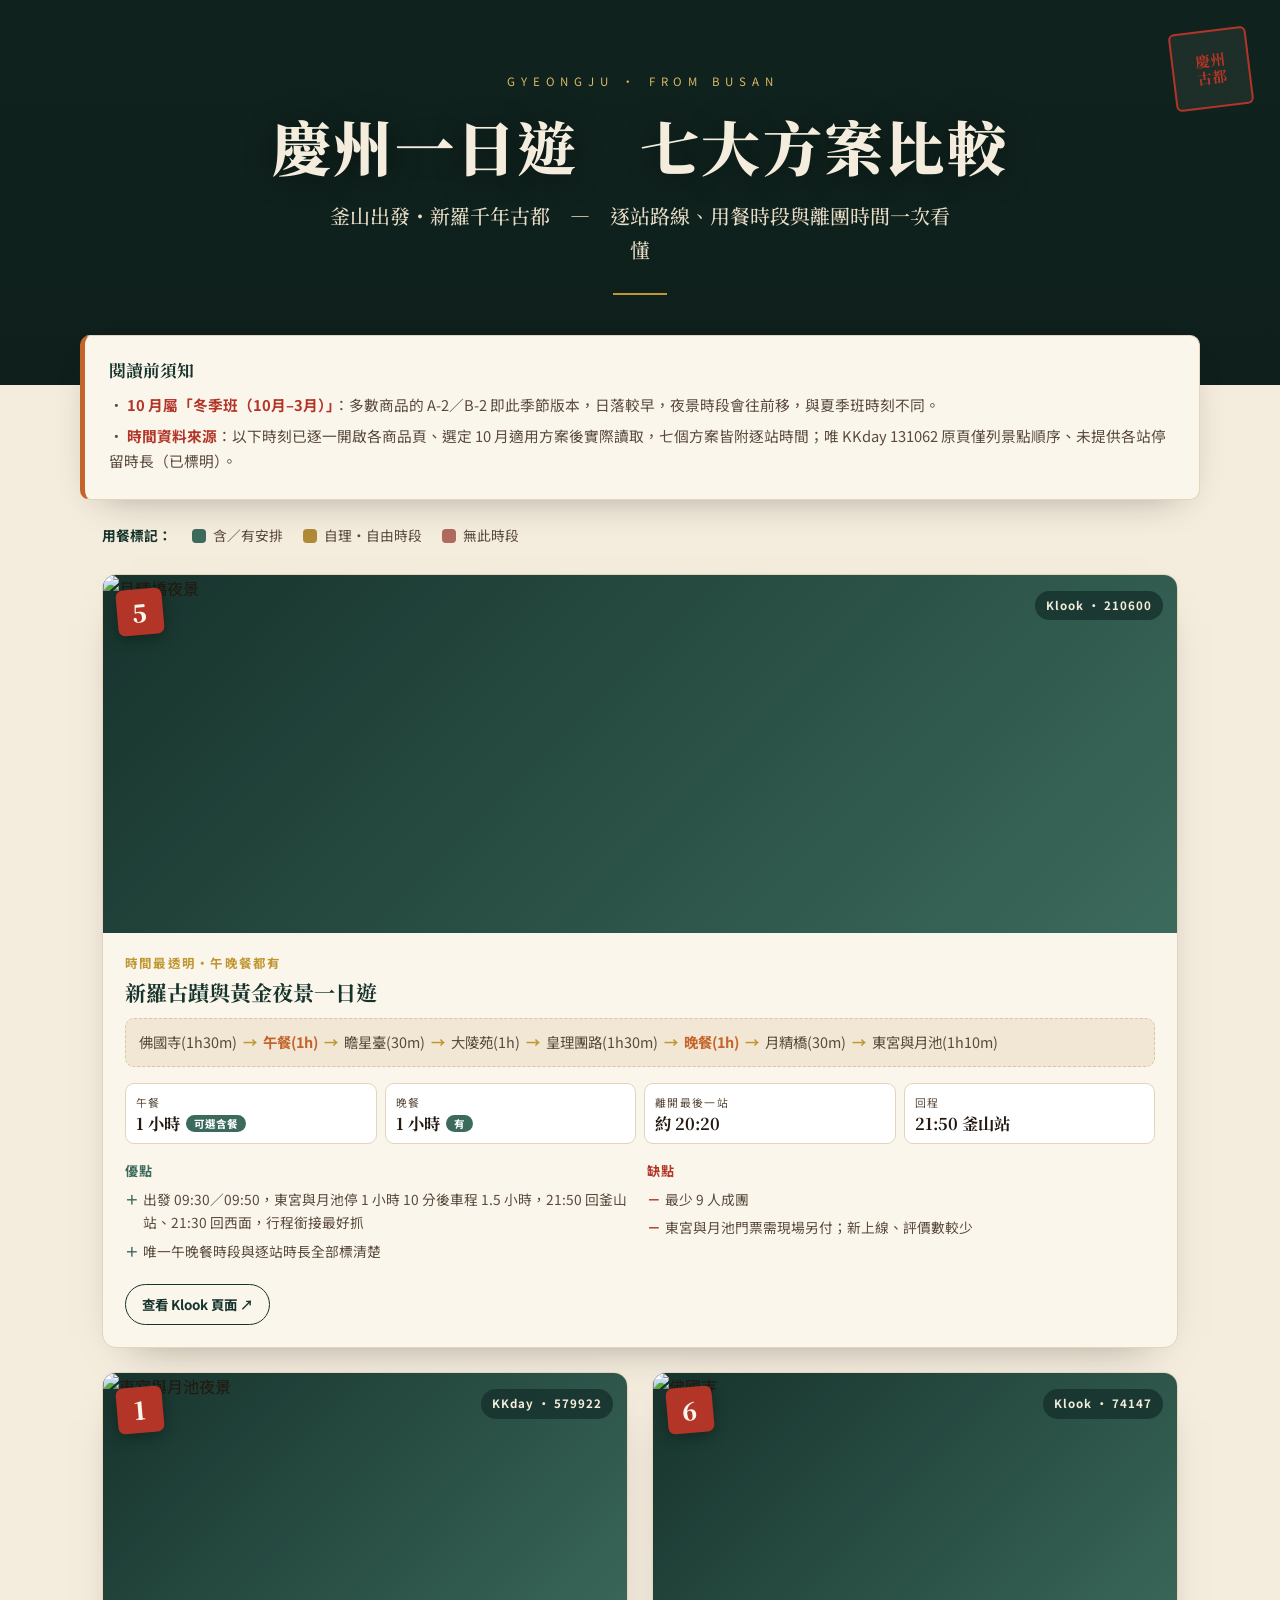
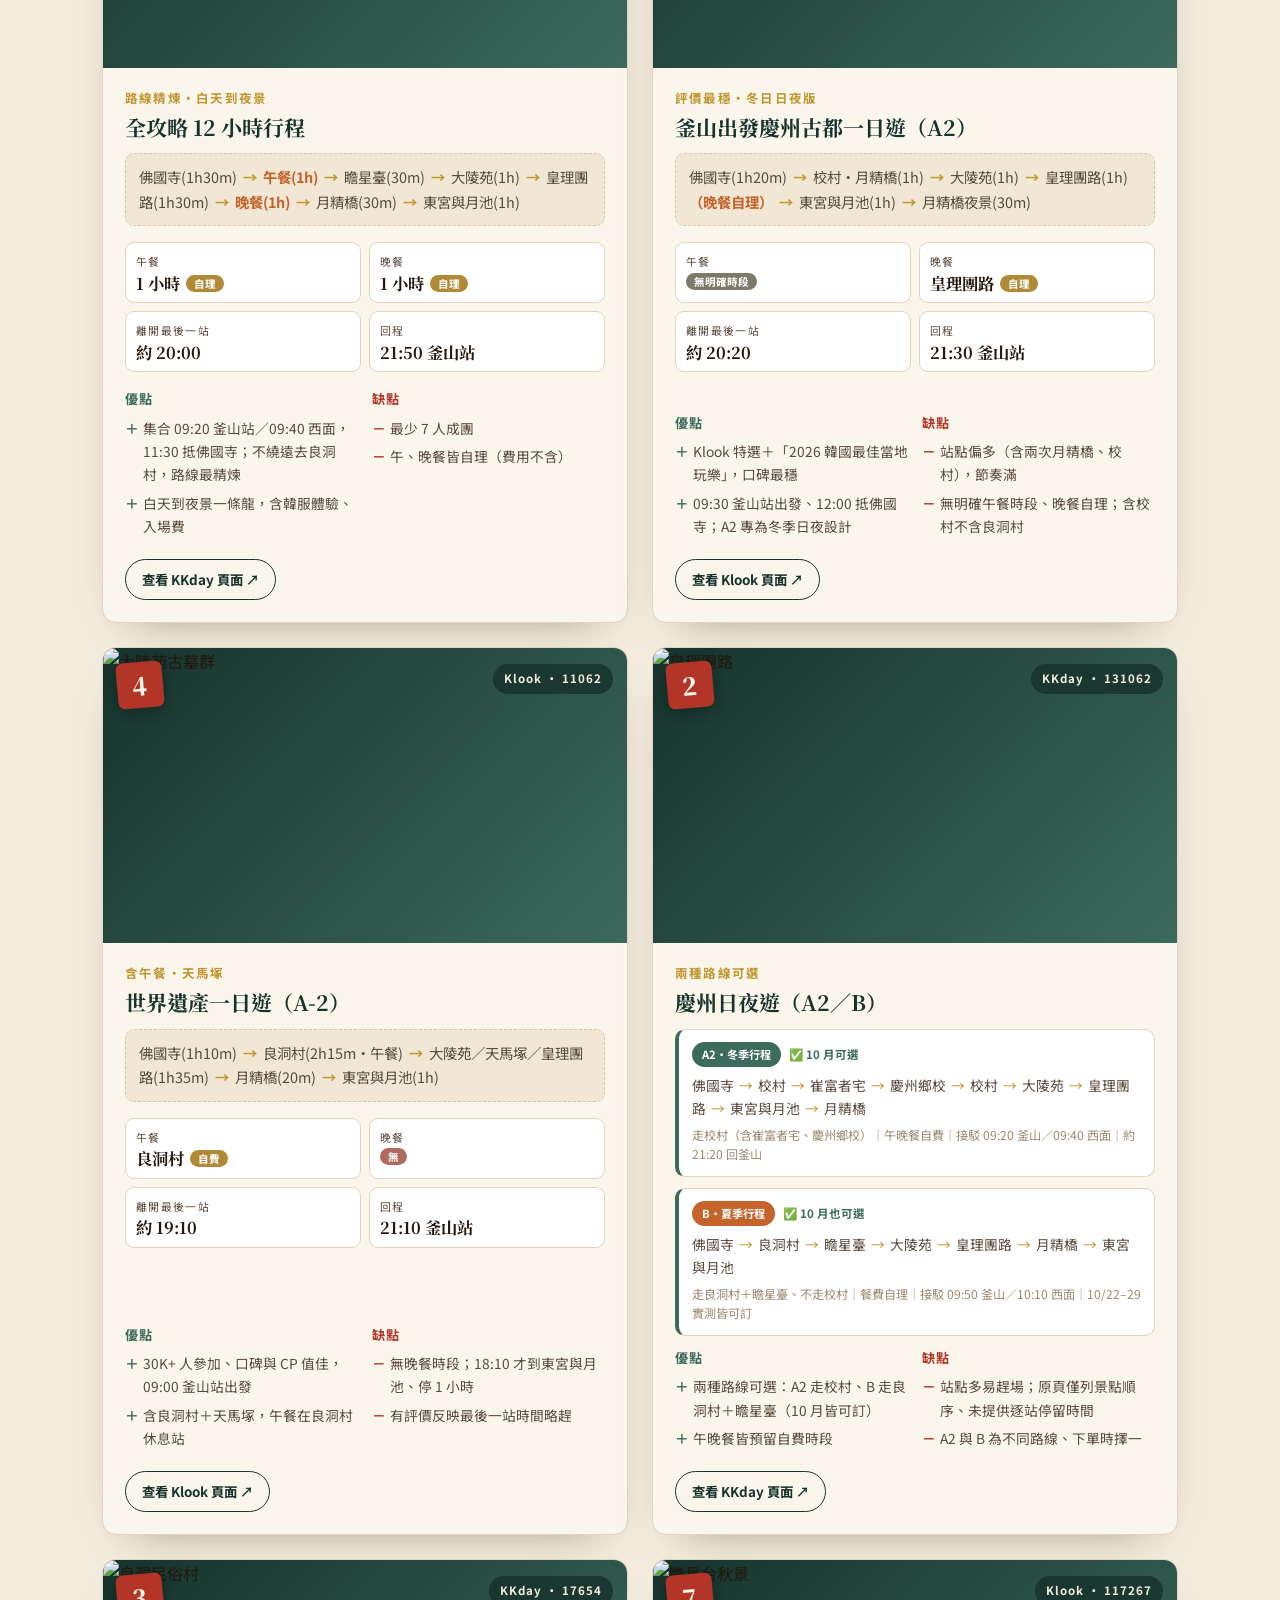
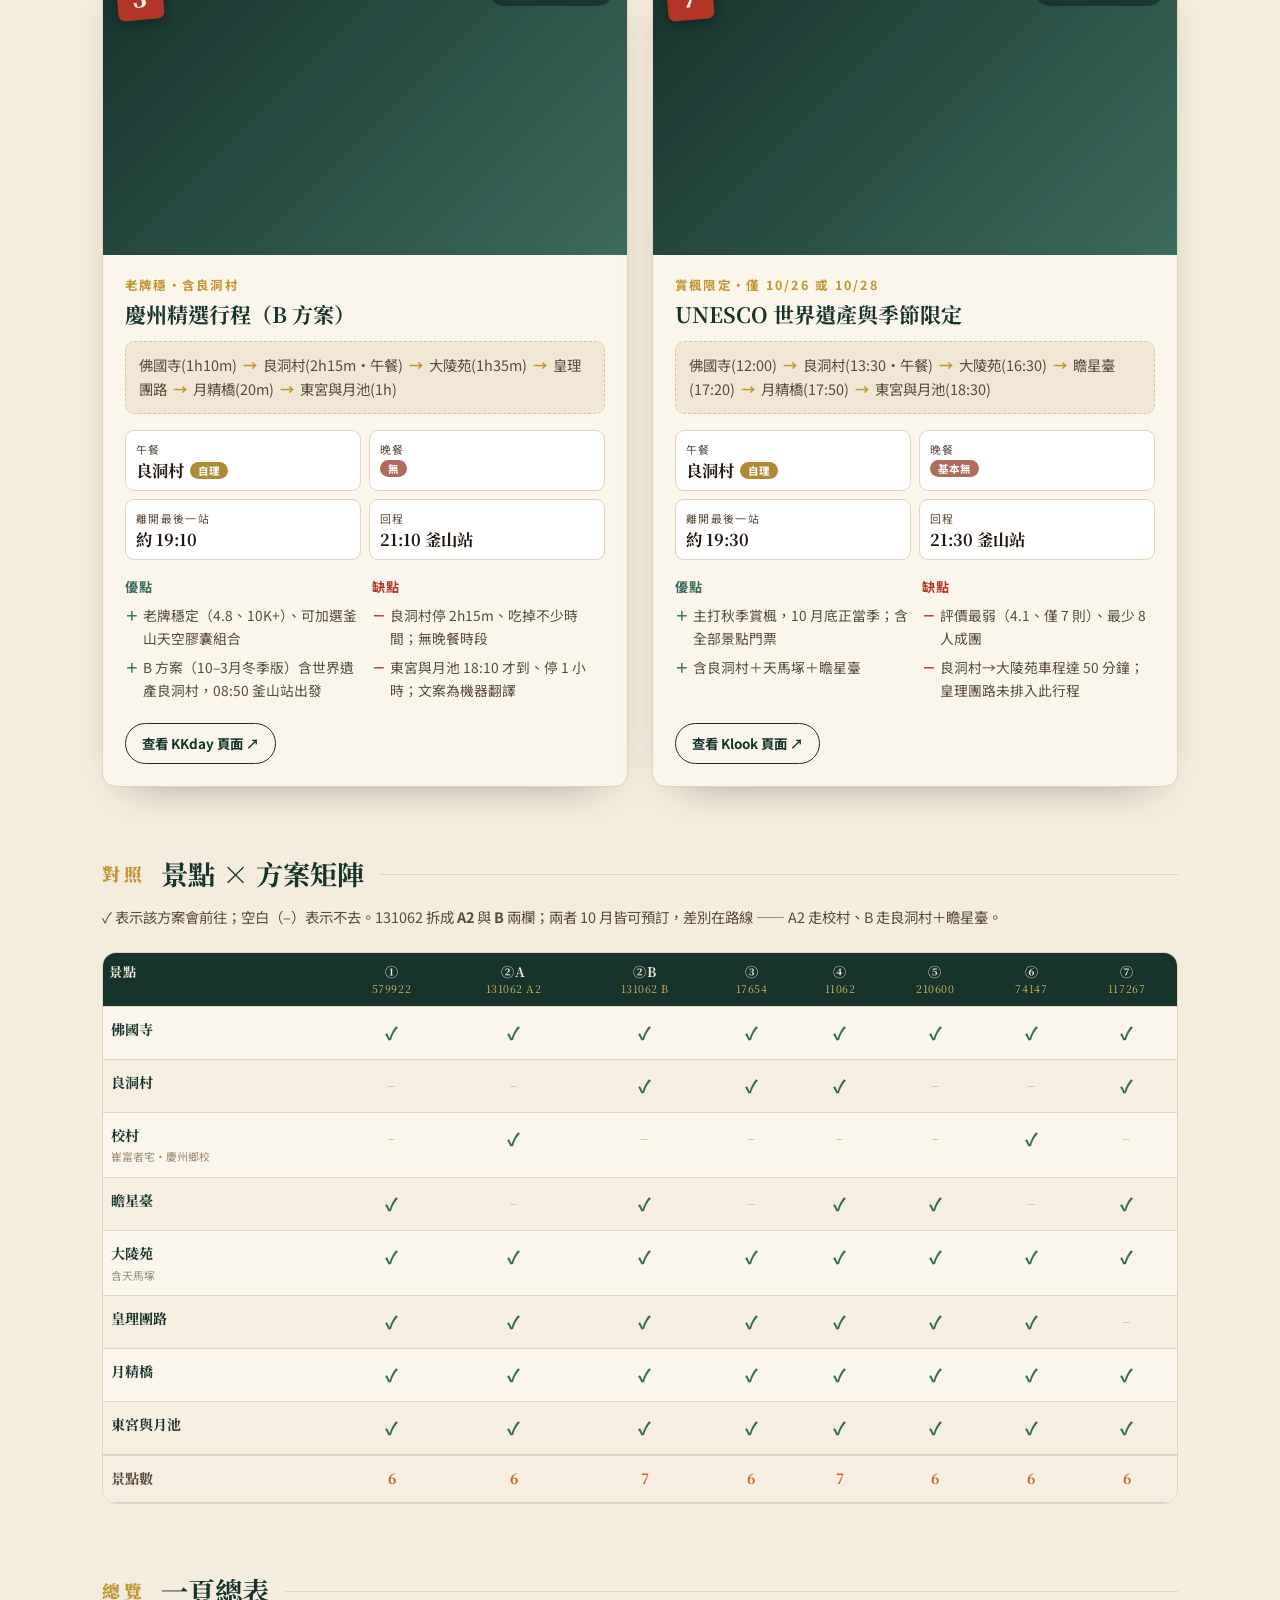
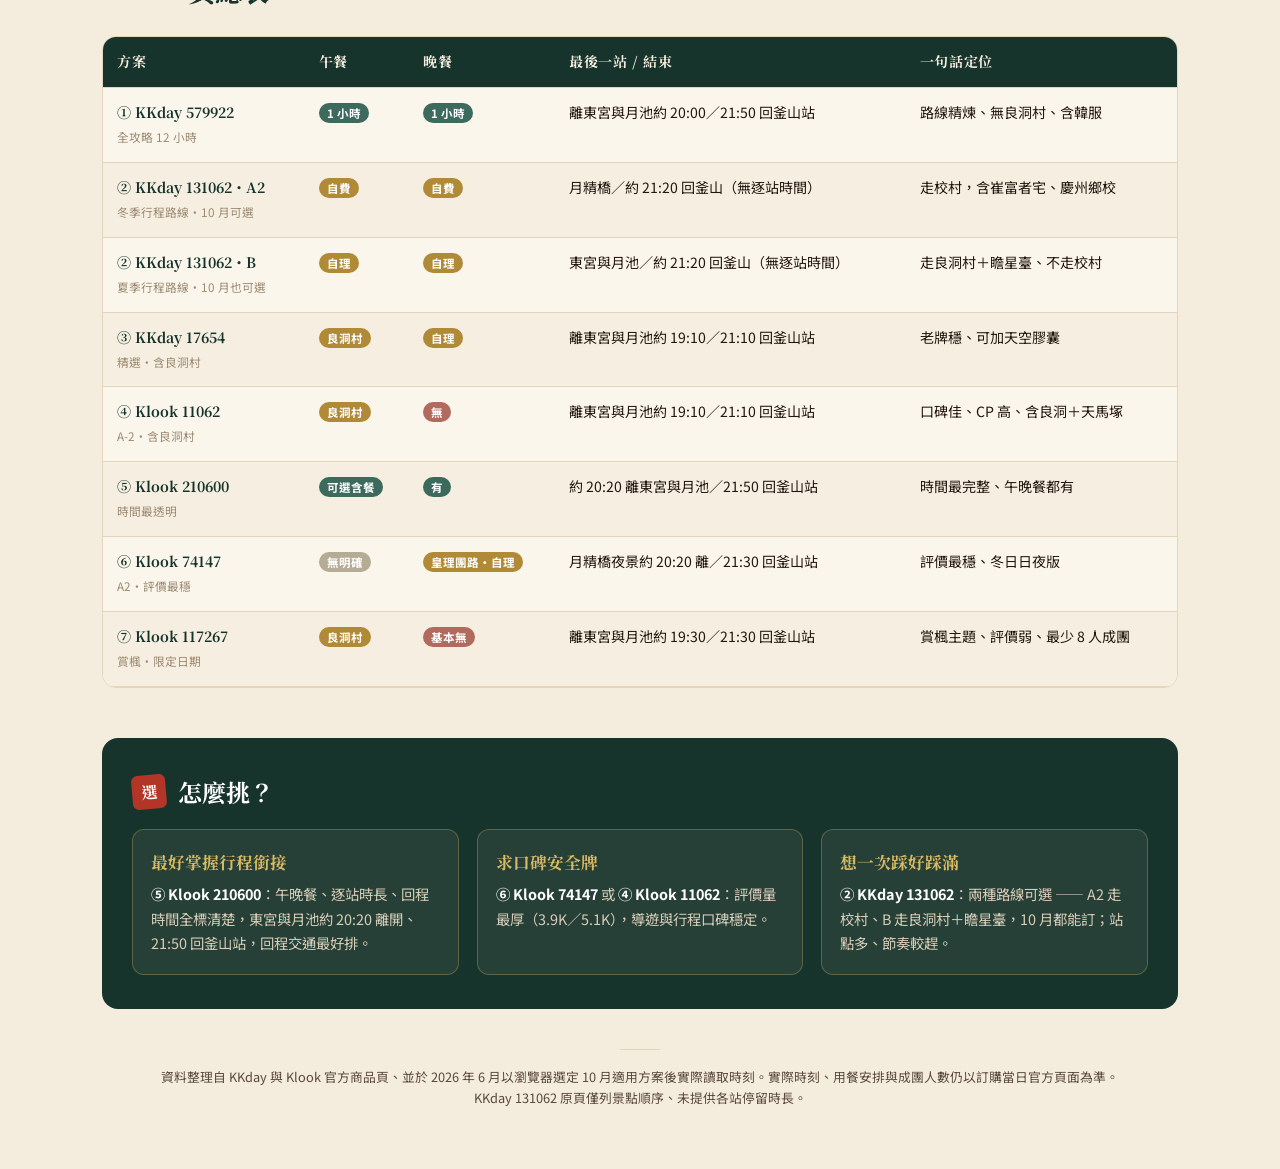
==== index.html @ e9a5eebf "新增差異表格" ====
<!doctype html>
<html lang="zh-Hant">
<head>
<meta charset="utf-8">
<meta name="viewport" content="width=device-width, initial-scale=1">
<title>慶州一日遊・釜山出發｜七大方案比較</title>
<link rel="preconnect" href="https://fonts.googleapis.com">
<link rel="preconnect" href="https://fonts.gstatic.com" crossorigin>
<link href="https://fonts.googleapis.com/css2?family=Noto+Serif+TC:wght@500;700;900&family=Noto+Sans+TC:wght@400;500;700&display=swap" rel="stylesheet">
<style>
  :root{
    --ink:#23170f;
    --ink-soft:#5a4a3c;
    --hanji:#f4ecdd;
    --hanji-card:#fbf6ec;
    --pine:#16332c;
    --pine-2:#1f4339;
    --celadon:#3c6a5d;
    --brass:#bf962f;
    --brass-soft:#d8b964;
    --vermilion:#b23528;
    --maple:#c4642a;
    --line:#e2d4bd;
    --ok:#3c6a5d;
    --no:#b06a5e;
    --self:#b08a36;
  }
  *{box-sizing:border-box}
  html{scroll-behavior:smooth}
  body{
    margin:0;
    font-family:"Noto Sans TC",system-ui,sans-serif;
    color:var(--ink);
    background:var(--hanji);
    line-height:1.7;
    -webkit-font-smoothing:antialiased;
  }
  h1,h2,h3,.serif{font-family:"Noto Serif TC",serif}
  a{color:inherit}
  img{display:block;max-width:100%}

  /* ---------- HERO ---------- */
  .hero{
    position:relative;
    color:#f4ecdd;
    padding:72px 24px 90px;
    text-align:center;
    overflow:hidden;
    background:
      linear-gradient(180deg, rgba(14,30,26,.78), rgba(14,30,26,.92)),
      url("https://res.klook.com/image/upload/c_fill,w_1600,h_900,q_75/activities/gcozb6rj1alo3g2yafzv.jpg") center/cover no-repeat,
      var(--pine);
  }
  .hero .eyebrow{
    letter-spacing:.5em;
    font-size:.72rem;
    color:var(--brass-soft);
    text-transform:uppercase;
    margin:0 0 18px;
    padding-left:.5em;
  }
  .hero h1{
    font-weight:900;
    font-size:clamp(2.1rem,6vw,3.7rem);
    margin:0;
    letter-spacing:.04em;
    line-height:1.2;
    text-shadow:0 2px 30px rgba(0,0,0,.4);
  }
  .hero .sub{
    font-family:"Noto Serif TC",serif;
    font-size:clamp(1rem,2.4vw,1.25rem);
    color:#e7dcc7;
    margin:18px auto 0;
    max-width:620px;
    font-weight:500;
  }
  .hero .rule{
    width:54px;height:2px;background:var(--brass);
    margin:26px auto 0;
  }
  .hero .stamp{
    position:absolute;top:30px;right:30px;
    width:78px;height:78px;border:2px solid var(--vermilion);
    color:var(--vermilion);
    display:grid;place-content:center;text-align:center;
    transform:rotate(-7deg);
    font-family:"Noto Serif TC",serif;font-weight:700;
    background:rgba(244,236,221,.06);
    border-radius:6px;line-height:1.15;
    font-size:.92rem;
  }
  @media(max-width:640px){.hero .stamp{width:60px;height:60px;font-size:.72rem;top:18px;right:18px}}

  .wrap{max-width:1120px;margin:0 auto;padding:0 22px}

  /* ---------- NOTE STRIP ---------- */
  .note{
    background:var(--hanji-card);
    border:1px solid var(--line);
    border-left:5px solid var(--maple);
    border-radius:10px;
    padding:20px 24px;
    margin:-50px auto 14px;
    position:relative;z-index:2;
    box-shadow:0 14px 40px -22px rgba(35,23,15,.45);
    max-width:1120px;
  }
  .note h2{margin:0 0 8px;font-size:1.05rem;color:var(--pine)}
  .note p{margin:6px 0;font-size:.92rem;color:var(--ink-soft)}
  .note b{color:var(--vermilion)}

  /* ---------- LEGEND ---------- */
  .legend{
    display:flex;flex-wrap:wrap;gap:10px 20px;align-items:center;
    margin:24px auto 6px;font-size:.86rem;color:var(--ink-soft);
  }
  .legend .lg{display:inline-flex;gap:7px;align-items:center}
  .dot{width:14px;height:14px;border-radius:4px;display:inline-block}
  .dot.ok{background:var(--ok)} .dot.no{background:var(--no)} .dot.self{background:var(--self)}

  /* ---------- CARDS ---------- */
  .grid{
    display:grid;grid-template-columns:repeat(2,1fr);gap:24px;
    margin:26px 0 10px;
  }
  @media(max-width:780px){.grid{grid-template-columns:1fr}}
  .card{
    background:var(--hanji-card);
    border:1px solid var(--line);
    border-radius:14px;overflow:hidden;
    display:flex;flex-direction:column;
    box-shadow:0 18px 44px -30px rgba(35,23,15,.55);
    opacity:0;transform:translateY(22px);
    transition:opacity .7s ease,transform .7s ease, box-shadow .3s ease;
  }
  .card.in{opacity:1;transform:none}
  .card:hover{box-shadow:0 26px 56px -28px rgba(35,23,15,.6)}
  .card.feature{grid-column:1 / -1}
  .card.feature .media{aspect-ratio:21/7}
  .media{position:relative;aspect-ratio:16/9;background:linear-gradient(135deg,var(--pine),var(--celadon))}
  .media img{width:100%;height:100%;object-fit:cover}
  .media .seal{
    position:absolute;top:14px;left:14px;
    width:46px;height:46px;background:var(--vermilion);color:#fbf6ec;
    display:grid;place-content:center;border-radius:7px;
    font-family:"Noto Serif TC",serif;font-weight:900;font-size:1.5rem;
    transform:rotate(-5deg);
    box-shadow:0 4px 14px rgba(0,0,0,.3);
  }
  .media .plat{
    position:absolute;top:16px;right:14px;
    background:rgba(22,51,44,.82);color:#f4ecdd;
    font-size:.72rem;letter-spacing:.08em;font-weight:700;
    padding:5px 11px;border-radius:20px;backdrop-filter:blur(3px);
  }
  .body{padding:20px 22px 22px;display:flex;flex-direction:column;flex:1}
  .pos{font-size:.78rem;letter-spacing:.18em;color:var(--brass);font-weight:700;margin:0 0 4px}
  .body h3{margin:0 0 12px;font-size:1.32rem;color:var(--pine);line-height:1.35}

  .route{
    font-size:.9rem;color:var(--ink-soft);background:#f1e7d4;
    border:1px dashed #d8c6a4;border-radius:9px;padding:11px 13px;margin:0 0 16px;
  }
  .route b{color:var(--maple);font-weight:700}
  .route .arrow{color:var(--brass);padding:0 3px;font-weight:700}

  .badges{display:grid;grid-template-columns:repeat(2,1fr);gap:8px;margin:0 0 16px}
  .feature .badges{grid-template-columns:repeat(4,1fr)}
  @media(max-width:480px){.feature .badges{grid-template-columns:repeat(2,1fr)}}
  .badge{
    border:1px solid var(--line);border-radius:9px;padding:9px 10px;background:#fff;
  }
  .badge .k{font-size:.68rem;letter-spacing:.12em;color:var(--ink-soft);text-transform:uppercase}
  .badge .v{font-family:"Noto Serif TC",serif;font-weight:700;font-size:1.02rem;margin-top:2px;display:flex;align-items:center;gap:6px;line-height:1.25}
  .pill{font-size:.66rem;font-weight:700;color:#fff;padding:2px 8px;border-radius:20px;font-family:"Noto Sans TC"}
  .pill.ok{background:var(--ok)} .pill.no{background:var(--no)} .pill.self{background:var(--self)} .pill.season{background:#7d7a6a}

  .pc{display:grid;grid-template-columns:1fr 1fr;gap:14px;margin-top:auto}
  @media(max-width:480px){.pc{grid-template-columns:1fr}}
  .pc h4{margin:0 0 6px;font-size:.82rem;letter-spacing:.1em;font-family:"Noto Sans TC";font-weight:700}
  .pc .good h4{color:var(--ok)} .pc .bad h4{color:var(--vermilion)}
  .pc ul{margin:0;padding-left:0;list-style:none}
  .pc li{font-size:.86rem;color:var(--ink-soft);padding-left:18px;position:relative;margin-bottom:5px}
  .pc .good li::before{content:"＋";position:absolute;left:0;color:var(--ok);font-weight:700}
  .pc .bad li::before{content:"－";position:absolute;left:0;color:var(--vermilion);font-weight:700}

  .src{margin-top:16px}
  .src a{
    display:inline-flex;align-items:center;gap:7px;
    font-size:.84rem;font-weight:700;text-decoration:none;color:var(--pine);
    border:1.5px solid var(--pine);border-radius:22px;padding:8px 16px;
    transition:background .2s,color .2s;
  }
  .src a:hover{background:var(--pine);color:#f4ecdd}

  /* ---------- SECTION TITLE ---------- */
  .sec-h{display:flex;align-items:center;gap:16px;margin:64px 0 8px}
  .sec-h .num{font-family:"Noto Serif TC";color:var(--brass);font-weight:900;font-size:1.1rem;letter-spacing:.2em}
  .sec-h h2{margin:0;font-size:1.7rem;color:var(--pine)}
  .sec-h .line{flex:1;height:1px;background:var(--line)}

  /* ---------- TABLE ---------- */
  .table-wrap{overflow-x:auto;border:1px solid var(--line);border-radius:14px;margin-top:22px;background:var(--hanji-card)}
  table{border-collapse:collapse;width:100%;min-width:720px;font-size:.88rem}
  th,td{padding:13px 14px;text-align:left;border-bottom:1px solid var(--line);vertical-align:top}
  thead th{background:var(--pine);color:#f4ecdd;font-family:"Noto Serif TC";font-weight:700;letter-spacing:.04em;position:sticky;top:0}
  tbody tr:nth-child(even){background:#f6efe1}
  td .nm{font-weight:700;color:var(--pine);font-family:"Noto Serif TC"}
  td small{color:#9c8a72}
  .tp{font-size:.72rem;font-weight:700;color:#fff;padding:2px 8px;border-radius:14px;white-space:nowrap}
  .tp.ok{background:var(--ok)} .tp.no{background:var(--no)} .tp.self{background:var(--self)} .tp.season{background:#7d7a6a} .tp.na{background:#b6ab95}

  /* ---------- MATRIX ---------- */
  .matrix{min-width:780px}
  .matrix th,.matrix td{text-align:center;padding:11px 8px}
  .matrix thead th{font-size:.82rem;line-height:1.3;padding:10px 6px}
  .matrix thead th small{display:block;color:var(--brass-soft);font-weight:400;font-size:.66rem;margin-top:2px}
  .matrix th:first-child,.matrix td:first-child{text-align:left}
  .matrix .attr{font-weight:700;color:var(--pine);font-family:"Noto Serif TC";white-space:nowrap}
  .matrix .attr small{display:block;color:#9c8a72;font-weight:400;font-family:"Noto Sans TC";font-size:.68rem}
  .matrix .yes{color:var(--ok);font-weight:800;font-size:1.1rem}
  .matrix .no{color:#d8cbb2;font-size:1rem}
  .matrix tbody tr:hover{background:#efe6d2}
  .matrix .cntrow td{border-top:2px solid var(--line);font-family:"Noto Serif TC";font-weight:700;color:var(--maple);background:#f6efe1}
  .matrix .cntrow td:first-child{color:var(--ink-soft)}

  /* ---------- SUBPLAN (split plans in one card) ---------- */
  .subplan{border:1px solid var(--line);border-radius:10px;padding:12px 13px;margin-bottom:11px;background:#fff}
  .subplan.applies{border-left:4px solid var(--ok)}
  .subplan.na{border-left:4px solid #b8ad96}
  .subplan .sph{display:flex;align-items:center;gap:8px;margin-bottom:7px;flex-wrap:wrap}
  .subplan .tag{font-size:.7rem;font-weight:700;color:#fff;padding:3px 10px;border-radius:14px;white-space:nowrap}
  .subplan .tag.win{background:var(--celadon)}
  .subplan .tag.sum{background:var(--maple)}
  .subplan .badge-yes{font-size:.72rem;font-weight:700;color:var(--ok)}
  .subplan .badge-na{font-size:.72rem;font-weight:700;color:#9c8a72}
  .subplan .rt{font-size:.86rem;color:var(--ink-soft);line-height:1.65}
  .subplan .rt .arrow{color:var(--brass);padding:0 2px}
  .subplan .meta{font-size:.76rem;color:#9c8a72;margin-top:7px;line-height:1.55}

  /* ---------- VERDICT ---------- */
  .verdict{
    margin:50px 0 0;background:var(--pine);color:#ece3d2;border-radius:16px;
    padding:34px 30px;
  }
  .verdict h2{margin:0 0 16px;color:#fff;font-size:1.5rem;display:flex;gap:12px;align-items:center}
  .verdict h2 .s{width:34px;height:34px;background:var(--vermilion);border-radius:6px;display:grid;place-content:center;font-size:1rem;transform:rotate(-5deg);color:#fff}
  .verdict .row{display:grid;grid-template-columns:repeat(3,1fr);gap:18px;margin-top:8px}
  @media(max-width:720px){.verdict .row{grid-template-columns:1fr}}
  .vc{background:rgba(244,236,221,.07);border:1px solid rgba(216,185,100,.3);border-radius:12px;padding:18px}
  .vc .t{font-family:"Noto Serif TC";color:var(--brass-soft);font-weight:700;font-size:1.05rem;margin:0 0 6px}
  .vc p{margin:0;font-size:.9rem;color:#d8cdb8}
  .vc .pick{font-weight:700;color:#fff}

  footer{padding:40px 22px 60px;text-align:center;color:var(--ink-soft);font-size:.8rem}
  footer .rule{width:40px;height:1px;background:var(--line);margin:0 auto 16px}

  @media (prefers-reduced-motion: reduce){
    .card{opacity:1;transform:none;transition:none}
    html{scroll-behavior:auto}
  }
</style>
</head>
<body>

<header class="hero">
  <div class="stamp">慶州<br>古都</div>
  <p class="eyebrow">Gyeongju · from Busan</p>
  <h1>慶州一日遊　七大方案比較</h1>
  <p class="sub">釜山出發・新羅千年古都　—　逐站路線、用餐時段與離團時間一次看懂</p>
  <div class="rule"></div>
</header>

<div class="note">
  <h2>閱讀前須知</h2>
  <p>• <b>10 月屬「冬季班（10月–3月）」</b>：多數商品的 A-2／B-2 即此季節版本，日落較早，夜景時段會往前移，與夏季班時刻不同。</p>
  <p>• <b>時間資料來源</b>：以下時刻已逐一開啟各商品頁、選定 10 月適用方案後實際讀取，七個方案皆附逐站時間；唯 KKday 131062 原頁僅列景點順序、未提供各站停留時長（已標明）。</p>
</div>

<main class="wrap">

  <div class="legend">
    <span style="font-weight:700;color:var(--pine)">用餐標記：</span>
    <span class="lg"><span class="dot ok"></span>含／有安排</span>
    <span class="lg"><span class="dot self"></span>自理・自由時段</span>
    <span class="lg"><span class="dot no"></span>無此時段</span>
  </div>

  <div class="grid">

    <!-- 5 — FEATURE -->
    <article class="card feature">
      <div class="media">
        <img src="https://res.klook.com/image/upload/c_fill,w_1400,h_460,q_80/activities/ewsb9vf3x60p4rt1irct.jpg" alt="月精橋夜景">
        <span class="seal">5</span>
        <span class="plat">Klook · 210600</span>
      </div>
      <div class="body">
        <p class="pos">時間最透明・午晚餐都有</p>
        <h3>新羅古蹟與黃金夜景一日遊</h3>
        <div class="route">佛國寺(1h30m) <span class="arrow">→</span> <b>午餐(1h)</b> <span class="arrow">→</span> 瞻星臺(30m) <span class="arrow">→</span> 大陵苑(1h) <span class="arrow">→</span> 皇理團路(1h30m) <span class="arrow">→</span> <b>晚餐(1h)</b> <span class="arrow">→</span> 月精橋(30m) <span class="arrow">→</span> 東宮與月池(1h10m)</div>
        <div class="badges">
          <div class="badge"><div class="k">午餐</div><div class="v">1 小時 <span class="pill ok">可選含餐</span></div></div>
          <div class="badge"><div class="k">晚餐</div><div class="v">1 小時 <span class="pill ok">有</span></div></div>
          <div class="badge"><div class="k">離開最後一站</div><div class="v">約 20:20</div></div>
          <div class="badge"><div class="k">回程</div><div class="v">21:50 釜山站</div></div>
        </div>
        <div class="pc">
          <div class="good"><h4>優點</h4><ul>
            <li>出發 09:30／09:50，東宮與月池停 1 小時 10 分後車程 1.5 小時，21:50 回釜山站、21:30 回西面，行程銜接最好抓</li>
            <li>唯一午晚餐時段與逐站時長全部標清楚</li>
          </ul></div>
          <div class="bad"><h4>缺點</h4><ul>
            <li>最少 9 人成團</li>
            <li>東宮與月池門票需現場另付；新上線、評價數較少</li>
          </ul></div>
        </div>
        <div class="src"><a href="https://www.klook.com/zh-TW/activity/210600-busan-gyeongju-unesco-sites-night-view-tour/" target="_blank" rel="noopener">查看 Klook 頁面 ↗</a></div>
      </div>
    </article>

    <!-- 1 -->
    <article class="card">
      <div class="media">
        <img src="https://res.klook.com/image/upload/c_fill,w_900,h_520,q_80/activities/wasfktcmkeuzlppxx2mn.jpg" alt="東宮與月池夜景">
        <span class="seal">1</span>
        <span class="plat">KKday · 579922</span>
      </div>
      <div class="body">
        <p class="pos">路線精煉・白天到夜景</p>
        <h3>全攻略 12 小時行程</h3>
        <div class="route">佛國寺(1h30m) <span class="arrow">→</span> <b>午餐(1h)</b> <span class="arrow">→</span> 瞻星臺(30m) <span class="arrow">→</span> 大陵苑(1h) <span class="arrow">→</span> 皇理團路(1h30m) <span class="arrow">→</span> <b>晚餐(1h)</b> <span class="arrow">→</span> 月精橋(30m) <span class="arrow">→</span> 東宮與月池(1h)</div>
        <div class="badges">
          <div class="badge"><div class="k">午餐</div><div class="v">1 小時 <span class="pill self">自理</span></div></div>
          <div class="badge"><div class="k">晚餐</div><div class="v">1 小時 <span class="pill self">自理</span></div></div>
          <div class="badge"><div class="k">離開最後一站</div><div class="v">約 20:00</div></div>
          <div class="badge"><div class="k">回程</div><div class="v">21:50 釜山站</div></div>
        </div>
        <div class="pc">
          <div class="good"><h4>優點</h4><ul>
            <li>集合 09:20 釜山站／09:40 西面，11:30 抵佛國寺；不繞遠去良洞村，路線最精煉</li>
            <li>白天到夜景一條龍，含韓服體驗、入場費</li>
          </ul></div>
          <div class="bad"><h4>缺點</h4><ul>
            <li>最少 7 人成團</li>
            <li>午、晚餐皆自理（費用不含）</li>
          </ul></div>
        </div>
        <div class="src"><a href="https://www.kkday.com/zh-tw/product/579922" target="_blank" rel="noopener">查看 KKday 頁面 ↗</a></div>
      </div>
    </article>

    <!-- 6 -->
    <article class="card">
      <div class="media">
        <img src="https://res.klook.com/image/upload/c_fill,w_900,h_520,q_80/activities/nml9tx7ddgrnkynrytse.jpg" alt="佛國寺">
        <span class="seal">6</span>
        <span class="plat">Klook · 74147</span>
      </div>
      <div class="body">
        <p class="pos">評價最穩・冬日日夜版</p>
        <h3>釜山出發慶州古都一日遊（A2）</h3>
        <div class="route">佛國寺(1h20m) <span class="arrow">→</span> 校村・月精橋(1h) <span class="arrow">→</span> 大陵苑(1h) <span class="arrow">→</span> 皇理團路(1h)<b>（晚餐自理）</b> <span class="arrow">→</span> 東宮與月池(1h) <span class="arrow">→</span> 月精橋夜景(30m)</div>
        <div class="badges">
          <div class="badge"><div class="k">午餐</div><div class="v"><span class="pill season">無明確時段</span></div></div>
          <div class="badge"><div class="k">晚餐</div><div class="v">皇理團路 <span class="pill self">自理</span></div></div>
          <div class="badge"><div class="k">離開最後一站</div><div class="v">約 20:20</div></div>
          <div class="badge"><div class="k">回程</div><div class="v">21:30 釜山站</div></div>
        </div>
        <div class="pc">
          <div class="good"><h4>優點</h4><ul>
            <li>Klook 特選＋「2026 韓國最佳當地玩樂」，口碑最穩</li>
            <li>09:30 釜山站出發、12:00 抵佛國寺；A2 專為冬季日夜設計</li>
          </ul></div>
          <div class="bad"><h4>缺點</h4><ul>
            <li>站點偏多（含兩次月精橋、校村），節奏滿</li>
            <li>無明確午餐時段、晚餐自理；含校村不含良洞村</li>
          </ul></div>
        </div>
        <div class="src"><a href="https://www.klook.com/zh-TW/activity/74147-gyeongju-oneday-tour-gyeongju/" target="_blank" rel="noopener">查看 Klook 頁面 ↗</a></div>
      </div>
    </article>

    <!-- 4 -->
    <article class="card">
      <div class="media">
        <img src="https://res.klook.com/image/upload/c_fill,w_900,h_520,q_80/activities/aorrw1qcjkiaguocyv7b.jpg" alt="大陵苑古墓群">
        <span class="seal">4</span>
        <span class="plat">Klook · 11062</span>
      </div>
      <div class="body">
        <p class="pos">含午餐・天馬塚</p>
        <h3>世界遺產一日遊（A-2）</h3>
        <div class="route">佛國寺(1h10m) <span class="arrow">→</span> 良洞村(2h15m·午餐) <span class="arrow">→</span> 大陵苑／天馬塚／皇理團路(1h35m) <span class="arrow">→</span> 月精橋(20m) <span class="arrow">→</span> 東宮與月池(1h)</div>
        <div class="badges">
          <div class="badge"><div class="k">午餐</div><div class="v">良洞村 <span class="pill self">自費</span></div></div>
          <div class="badge"><div class="k">晚餐</div><div class="v"><span class="pill no">無</span></div></div>
          <div class="badge"><div class="k">離開最後一站</div><div class="v">約 19:10</div></div>
          <div class="badge"><div class="k">回程</div><div class="v">21:10 釜山站</div></div>
        </div>
        <div class="pc">
          <div class="good"><h4>優點</h4><ul>
            <li>30K+ 人參加、口碑與 CP 值佳，09:00 釜山站出發</li>
            <li>含良洞村＋天馬塚，午餐在良洞村休息站</li>
          </ul></div>
          <div class="bad"><h4>缺點</h4><ul>
            <li>無晚餐時段；18:10 才到東宮與月池、停 1 小時</li>
            <li>有評價反映最後一站時間略趕</li>
          </ul></div>
        </div>
        <div class="src"><a href="https://www.klook.com/zh-TW/activity/11062-gyeongju-unesco-world-heritage-site-day-trip-busan/" target="_blank" rel="noopener">查看 Klook 頁面 ↗</a></div>
      </div>
    </article>

    <!-- 2 -->
    <article class="card">
      <div class="media">
        <img src="https://res.klook.com/image/upload/c_fill,w_900,h_520,q_80/activities/gbzp2vq82taorvr9dn3c.jpg" alt="皇理團路">
        <span class="seal">2</span>
        <span class="plat">KKday · 131062</span>
      </div>
      <div class="body">
        <p class="pos">兩種路線可選</p>
        <h3>慶州日夜遊（A2／B）</h3>
        <div class="subplan applies">
          <div class="sph"><span class="tag win">A2・冬季行程</span><span class="badge-yes">✅ 10 月可選</span></div>
          <div class="rt">佛國寺 <span class="arrow">→</span> 校村 <span class="arrow">→</span> 崔富者宅 <span class="arrow">→</span> 慶州鄉校 <span class="arrow">→</span> 校村 <span class="arrow">→</span> 大陵苑 <span class="arrow">→</span> 皇理團路 <span class="arrow">→</span> 東宮與月池 <span class="arrow">→</span> 月精橋</div>
          <div class="meta">走校村（含崔富者宅、慶州鄉校）｜午晚餐自費｜接駁 09:20 釜山／09:40 西面｜約 21:20 回釜山</div>
        </div>
        <div class="subplan applies">
          <div class="sph"><span class="tag sum">B・夏季行程</span><span class="badge-yes">✅ 10 月也可選</span></div>
          <div class="rt">佛國寺 <span class="arrow">→</span> 良洞村 <span class="arrow">→</span> 瞻星臺 <span class="arrow">→</span> 大陵苑 <span class="arrow">→</span> 皇理團路 <span class="arrow">→</span> 月精橋 <span class="arrow">→</span> 東宮與月池</div>
          <div class="meta">走良洞村＋瞻星臺、不走校村｜餐費自理｜接駁 09:50 釜山／10:10 西面｜10/22–29 實測皆可訂</div>
        </div>
        <div class="pc">
          <div class="good"><h4>優點</h4><ul>
            <li>兩種路線可選：A2 走校村、B 走良洞村＋瞻星臺（10 月皆可訂）</li>
            <li>午晚餐皆預留自費時段</li>
          </ul></div>
          <div class="bad"><h4>缺點</h4><ul>
            <li>站點多易趕場；原頁僅列景點順序、未提供逐站停留時間</li>
            <li>A2 與 B 為不同路線、下單時擇一</li>
          </ul></div>
        </div>
        <div class="src"><a href="https://www.kkday.com/zh-tw/product/131062-gyeongju-1-day-tour-hwangridan-gil-daereungwon-bulguksa-donggung-wolji-south-korea" target="_blank" rel="noopener">查看 KKday 頁面 ↗</a></div>
      </div>
    </article>

    <!-- 3 -->
    <article class="card">
      <div class="media">
        <img src="https://res.klook.com/image/upload/c_fill,w_900,h_520,q_80/activities/wdlemzgf5trev1sfdc0x.jpg" alt="良洞民俗村">
        <span class="seal">3</span>
        <span class="plat">KKday · 17654</span>
      </div>
      <div class="body">
        <p class="pos">老牌穩・含良洞村</p>
        <h3>慶州精選行程（B 方案）</h3>
        <div class="route">佛國寺(1h10m) <span class="arrow">→</span> 良洞村(2h15m·午餐) <span class="arrow">→</span> 大陵苑(1h35m) <span class="arrow">→</span> 皇理團路 <span class="arrow">→</span> 月精橋(20m) <span class="arrow">→</span> 東宮與月池(1h)</div>
        <div class="badges">
          <div class="badge"><div class="k">午餐</div><div class="v">良洞村 <span class="pill self">自理</span></div></div>
          <div class="badge"><div class="k">晚餐</div><div class="v"><span class="pill no">無</span></div></div>
          <div class="badge"><div class="k">離開最後一站</div><div class="v">約 19:10</div></div>
          <div class="badge"><div class="k">回程</div><div class="v">21:10 釜山站</div></div>
        </div>
        <div class="pc">
          <div class="good"><h4>優點</h4><ul>
            <li>老牌穩定（4.8、10K+）、可加選釜山天空膠囊組合</li>
            <li>B 方案（10–3月冬季版）含世界遺產良洞村，08:50 釜山站出發</li>
          </ul></div>
          <div class="bad"><h4>缺點</h4><ul>
            <li>良洞村停 2h15m、吃掉不少時間；無晚餐時段</li>
            <li>東宮與月池 18:10 才到、停 1 小時；文案為機器翻譯</li>
          </ul></div>
        </div>
        <div class="src"><a href="https://www.kkday.com/zh-tw/product/17654-day-tour-from-busan-gyeongju-unesco-world-heritage-site-south-korea" target="_blank" rel="noopener">查看 KKday 頁面 ↗</a></div>
      </div>
    </article>

    <!-- 7 -->
    <article class="card">
      <div class="media">
        <img src="https://res.klook.com/image/upload/c_fill,w_900,h_520,q_80/activities/eh8vw1iai20lhnzdzeq5.jpg" alt="瞻星台秋景">
        <span class="seal">7</span>
        <span class="plat">Klook · 117267</span>
      </div>
      <div class="body">
        <p class="pos">賞楓限定・僅 10/26 或 10/28</p>
        <h3>UNESCO 世界遺產與季節限定</h3>
        <div class="route">佛國寺(12:00) <span class="arrow">→</span> 良洞村(13:30·午餐) <span class="arrow">→</span> 大陵苑(16:30) <span class="arrow">→</span> 瞻星臺(17:20) <span class="arrow">→</span> 月精橋(17:50) <span class="arrow">→</span> 東宮與月池(18:30)</div>
        <div class="badges">
          <div class="badge"><div class="k">午餐</div><div class="v">良洞村 <span class="pill self">自理</span></div></div>
          <div class="badge"><div class="k">晚餐</div><div class="v"><span class="pill no">基本無</span></div></div>
          <div class="badge"><div class="k">離開最後一站</div><div class="v">約 19:30</div></div>
          <div class="badge"><div class="k">回程</div><div class="v">21:30 釜山站</div></div>
        </div>
        <div class="pc">
          <div class="good"><h4>優點</h4><ul>
            <li>主打秋季賞楓，10 月底正當季；含全部景點門票</li>
            <li>含良洞村＋天馬塚＋瞻星臺</li>
          </ul></div>
          <div class="bad"><h4>缺點</h4><ul>
            <li>評價最弱（4.1、僅 7 則）、最少 8 人成團</li>
            <li>良洞村→大陵苑車程達 50 分鐘；皇理團路未排入此行程</li>
          </ul></div>
        </div>
        <div class="src"><a href="https://www.klook.com/zh-TW/activity/117267-gyeongju-day-tour-from-busan/" target="_blank" rel="noopener">查看 Klook 頁面 ↗</a></div>
      </div>
    </article>

  </div>

  <!-- MATRIX -->
  <div class="sec-h">
    <span class="num">對照</span>
    <h2>景點 × 方案矩陣</h2>
    <span class="line"></span>
  </div>
  <p style="color:var(--ink-soft);font-size:.9rem;margin:6px 0 0">✓ 表示該方案會前往；空白（–）表示不去。131062 拆成 <b>A2</b> 與 <b>B</b> 兩欄；兩者 10 月皆可預訂，差別在路線 —— A2 走校村、B 走良洞村＋瞻星臺。</p>

  <div class="table-wrap">
    <table class="matrix">
      <thead>
        <tr>
          <th>景點</th>
          <th>①<small>579922</small></th>
          <th>②A<small>131062 A2</small></th>
          <th>②B<small>131062 B</small></th>
          <th>③<small>17654</small></th>
          <th>④<small>11062</small></th>
          <th>⑤<small>210600</small></th>
          <th>⑥<small>74147</small></th>
          <th>⑦<small>117267</small></th>
        </tr>
      </thead>
      <tbody>
        <tr>
          <td class="attr">佛國寺</td>
          <td class="yes">✓</td><td class="yes">✓</td><td class="yes">✓</td><td class="yes">✓</td><td class="yes">✓</td><td class="yes">✓</td><td class="yes">✓</td><td class="yes">✓</td>
        </tr>
        <tr>
          <td class="attr">良洞村</td>
          <td class="no">–</td><td class="no">–</td><td class="yes">✓</td><td class="yes">✓</td><td class="yes">✓</td><td class="no">–</td><td class="no">–</td><td class="yes">✓</td>
        </tr>
        <tr>
          <td class="attr">校村<small>崔富者宅・慶州鄉校</small></td>
          <td class="no">–</td><td class="yes">✓</td><td class="no">–</td><td class="no">–</td><td class="no">–</td><td class="no">–</td><td class="yes">✓</td><td class="no">–</td>
        </tr>
        <tr>
          <td class="attr">瞻星臺</td>
          <td class="yes">✓</td><td class="no">–</td><td class="yes">✓</td><td class="no">–</td><td class="yes">✓</td><td class="yes">✓</td><td class="no">–</td><td class="yes">✓</td>
        </tr>
        <tr>
          <td class="attr">大陵苑<small>含天馬塚</small></td>
          <td class="yes">✓</td><td class="yes">✓</td><td class="yes">✓</td><td class="yes">✓</td><td class="yes">✓</td><td class="yes">✓</td><td class="yes">✓</td><td class="yes">✓</td>
        </tr>
        <tr>
          <td class="attr">皇理團路</td>
          <td class="yes">✓</td><td class="yes">✓</td><td class="yes">✓</td><td class="yes">✓</td><td class="yes">✓</td><td class="yes">✓</td><td class="yes">✓</td><td class="no">–</td>
        </tr>
        <tr>
          <td class="attr">月精橋</td>
          <td class="yes">✓</td><td class="yes">✓</td><td class="yes">✓</td><td class="yes">✓</td><td class="yes">✓</td><td class="yes">✓</td><td class="yes">✓</td><td class="yes">✓</td>
        </tr>
        <tr>
          <td class="attr">東宮與月池</td>
          <td class="yes">✓</td><td class="yes">✓</td><td class="yes">✓</td><td class="yes">✓</td><td class="yes">✓</td><td class="yes">✓</td><td class="yes">✓</td><td class="yes">✓</td>
        </tr>
        <tr class="cntrow">
          <td>景點數</td>
          <td>6</td><td>6</td><td>7</td><td>6</td><td>7</td><td>6</td><td>6</td><td>6</td>
        </tr>
      </tbody>
    </table>
  </div>

  <!-- TABLE -->
  <div class="sec-h">
    <span class="num">總覽</span>
    <h2>一頁總表</h2>
    <span class="line"></span>
  </div>

  <div class="table-wrap">
    <table>
      <thead>
        <tr><th>方案</th><th>午餐</th><th>晚餐</th><th>最後一站 / 結束</th><th>一句話定位</th></tr>
      </thead>
      <tbody>
        <tr>
          <td><span class="nm">① KKday 579922</span><br><small>全攻略 12 小時</small></td>
          <td><span class="tp ok">1 小時</span></td>
          <td><span class="tp ok">1 小時</span></td>
          <td>離東宮與月池約 20:00／21:50 回釜山站</td>
          <td>路線精煉、無良洞村、含韓服</td>
        </tr>
        <tr>
          <td><span class="nm">② KKday 131062・A2</span><br><small>冬季行程路線・10 月可選</small></td>
          <td><span class="tp self">自費</span></td>
          <td><span class="tp self">自費</span></td>
          <td>月精橋／約 21:20 回釜山（無逐站時間）</td>
          <td>走校村，含崔富者宅、慶州鄉校</td>
        </tr>
        <tr>
          <td><span class="nm">② KKday 131062・B</span><br><small>夏季行程路線・10 月也可選</small></td>
          <td><span class="tp self">自理</span></td>
          <td><span class="tp self">自理</span></td>
          <td>東宮與月池／約 21:20 回釜山（無逐站時間）</td>
          <td>走良洞村＋瞻星臺、不走校村</td>
        </tr>
        <tr>
          <td><span class="nm">③ KKday 17654</span><br><small>精選・含良洞村</small></td>
          <td><span class="tp self">良洞村</span></td>
          <td><span class="tp self">自理</span></td>
          <td>離東宮與月池約 19:10／21:10 回釜山站</td>
          <td>老牌穩、可加天空膠囊</td>
        </tr>
        <tr>
          <td><span class="nm">④ Klook 11062</span><br><small>A-2・含良洞村</small></td>
          <td><span class="tp self">良洞村</span></td>
          <td><span class="tp no">無</span></td>
          <td>離東宮與月池約 19:10／21:10 回釜山站</td>
          <td>口碑佳、CP 高、含良洞＋天馬塚</td>
        </tr>
        <tr>
          <td><span class="nm">⑤ Klook 210600</span><br><small>時間最透明</small></td>
          <td><span class="tp ok">可選含餐</span></td>
          <td><span class="tp ok">有</span></td>
          <td>約 20:20 離東宮與月池／21:50 回釜山站</td>
          <td>時間最完整、午晚餐都有</td>
        </tr>
        <tr>
          <td><span class="nm">⑥ Klook 74147</span><br><small>A2・評價最穩</small></td>
          <td><span class="tp na">無明確</span></td>
          <td><span class="tp self">皇理團路·自理</span></td>
          <td>月精橋夜景約 20:20 離／21:30 回釜山站</td>
          <td>評價最穩、冬日日夜版</td>
        </tr>
        <tr>
          <td><span class="nm">⑦ Klook 117267</span><br><small>賞楓・限定日期</small></td>
          <td><span class="tp self">良洞村</span></td>
          <td><span class="tp no">基本無</span></td>
          <td>離東宮與月池約 19:30／21:30 回釜山站</td>
          <td>賞楓主題、評價弱、最少 8 人成團</td>
        </tr>
      </tbody>
    </table>
  </div>

  <!-- VERDICT -->
  <section class="verdict">
    <h2><span class="s">選</span>怎麼挑？</h2>
    <div class="row">
      <div class="vc">
        <p class="t">最好掌握行程銜接</p>
        <p><span class="pick">⑤ Klook 210600</span>：午晚餐、逐站時長、回程時間全標清楚，東宮與月池約 20:20 離開、21:50 回釜山站，回程交通最好排。</p>
      </div>
      <div class="vc">
        <p class="t">求口碑安全牌</p>
        <p><span class="pick">⑥ Klook 74147</span> 或 <span class="pick">④ Klook 11062</span>：評價量最厚（3.9K／5.1K），導遊與行程口碑穩定。</p>
      </div>
      <div class="vc">
        <p class="t">想一次踩好踩滿</p>
        <p><span class="pick">② KKday 131062</span>：兩種路線可選 —— A2 走校村、B 走良洞村＋瞻星臺，10 月都能訂；站點多、節奏較趕。</p>
      </div>
    </div>
  </section>

</main>

<footer>
  <div class="rule"></div>
  資料整理自 KKday 與 Klook 官方商品頁、並於 2026 年 6 月以瀏覽器選定 10 月適用方案後實際讀取時刻。實際時刻、用餐安排與成團人數仍以訂購當日官方頁面為準。<br>
  KKday 131062 原頁僅列景點順序、未提供各站停留時長。
</footer>

<script>
  const io = new IntersectionObserver((es)=>{
    es.forEach(e=>{ if(e.isIntersecting){ e.target.classList.add('in'); io.unobserve(e.target);} });
  },{threshold:.12});
  document.querySelectorAll('.card').forEach((c,i)=>{ c.style.transitionDelay=(i%2*90)+'ms'; io.observe(c); });
</script>

</body>
</html>
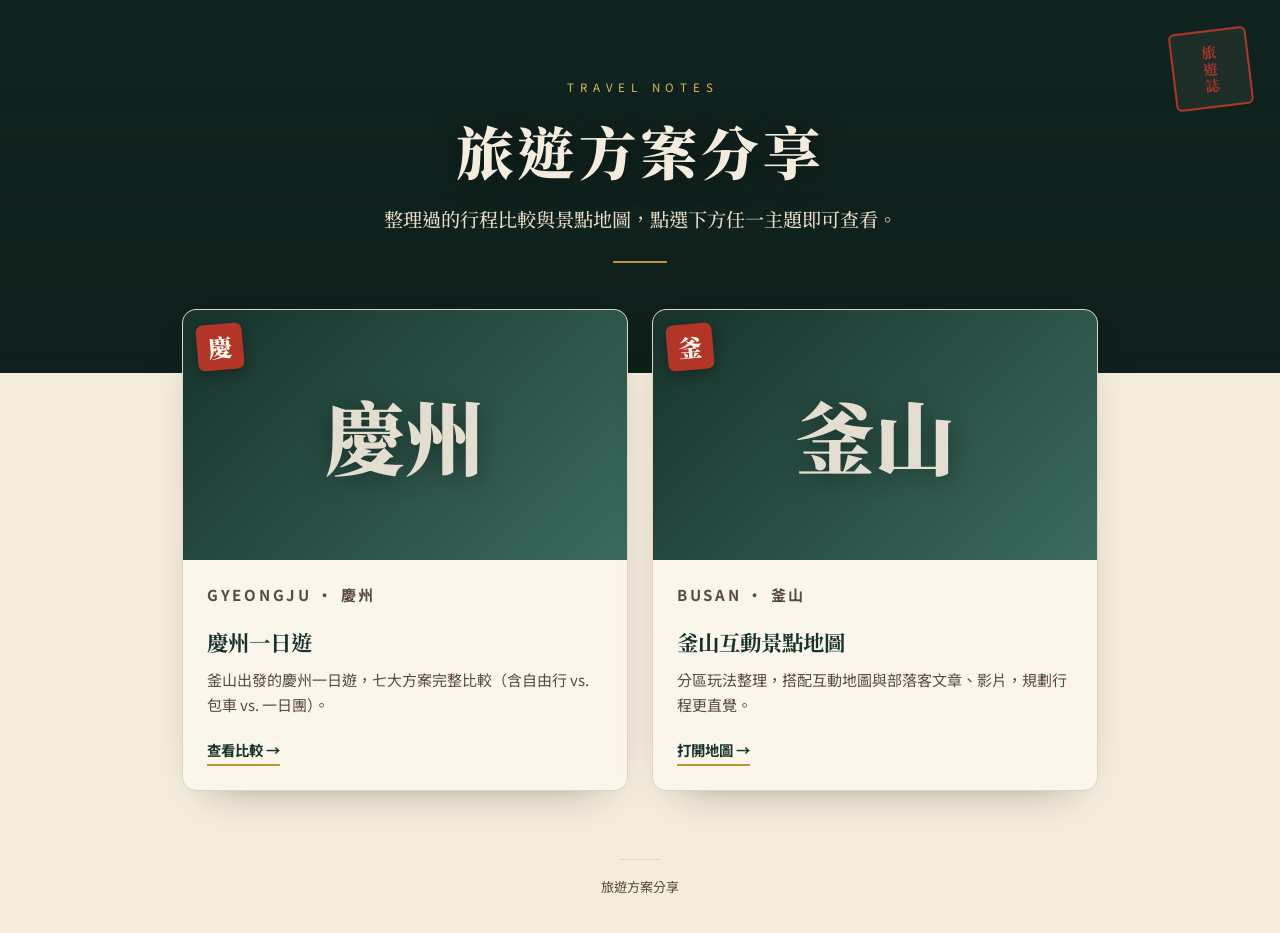
==== commit 10126f56: "新增目錄，區分子畫面" ====
--- a/index.html
+++ b/index.html
@@ -3,7 +3,7 @@
 <head>
 <meta charset="utf-8">
 <meta name="viewport" content="width=device-width, initial-scale=1">
-<title>慶州一日遊・釜山出發｜七大方案比較</title>
+<title>旅遊方案分享</title>
 <link rel="preconnect" href="https://fonts.googleapis.com">
 <link rel="preconnect" href="https://fonts.gstatic.com" crossorigin>
 <link href="https://fonts.googleapis.com/css2?family=Noto+Serif+TC:wght@500;700;900&family=Noto+Sans+TC:wght@400;500;700&display=swap" rel="stylesheet">
@@ -21,9 +21,6 @@
     --vermilion:#b23528;
     --maple:#c4642a;
     --line:#e2d4bd;
-    --ok:#3c6a5d;
-    --no:#b06a5e;
-    --self:#b08a36;
   }
   *{box-sizing:border-box}
   html{scroll-behavior:smooth}
@@ -34,16 +31,19 @@
     background:var(--hanji);
     line-height:1.7;
     -webkit-font-smoothing:antialiased;
+    min-height:100vh;
+    display:flex;
+    flex-direction:column;
   }
   h1,h2,h3,.serif{font-family:"Noto Serif TC",serif}
-  a{color:inherit}
+  a{color:inherit;text-decoration:none}
   img{display:block;max-width:100%}
 
   /* ---------- HERO ---------- */
   .hero{
     position:relative;
     color:#f4ecdd;
-    padding:72px 24px 90px;
+    padding:78px 24px 110px;
     text-align:center;
     overflow:hidden;
     background:
@@ -61,18 +61,18 @@
   }
   .hero h1{
     font-weight:900;
-    font-size:clamp(2.1rem,6vw,3.7rem);
+    font-size:clamp(2.1rem,6vw,3.6rem);
     margin:0;
-    letter-spacing:.04em;
+    letter-spacing:.06em;
     line-height:1.2;
     text-shadow:0 2px 30px rgba(0,0,0,.4);
   }
   .hero .sub{
     font-family:"Noto Serif TC",serif;
-    font-size:clamp(1rem,2.4vw,1.25rem);
+    font-size:clamp(1rem,2.4vw,1.2rem);
     color:#e7dcc7;
     margin:18px auto 0;
-    max-width:620px;
+    max-width:560px;
     font-weight:500;
   }
   .hero .rule{
@@ -92,595 +92,128 @@
   }
   @media(max-width:640px){.hero .stamp{width:60px;height:60px;font-size:.72rem;top:18px;right:18px}}
 
-  .wrap{max-width:1120px;margin:0 auto;padding:0 22px}
-
-  /* ---------- NOTE STRIP ---------- */
-  .note{
-    background:var(--hanji-card);
-    border:1px solid var(--line);
-    border-left:5px solid var(--maple);
-    border-radius:10px;
-    padding:20px 24px;
-    margin:-50px auto 14px;
-    position:relative;z-index:2;
-    box-shadow:0 14px 40px -22px rgba(35,23,15,.45);
-    max-width:1120px;
-  }
-  .note h2{margin:0 0 8px;font-size:1.05rem;color:var(--pine)}
-  .note p{margin:6px 0;font-size:.92rem;color:var(--ink-soft)}
-  .note b{color:var(--vermilion)}
-
-  /* ---------- LEGEND ---------- */
-  .legend{
-    display:flex;flex-wrap:wrap;gap:10px 20px;align-items:center;
-    margin:24px auto 6px;font-size:.86rem;color:var(--ink-soft);
-  }
-  .legend .lg{display:inline-flex;gap:7px;align-items:center}
-  .dot{width:14px;height:14px;border-radius:4px;display:inline-block}
-  .dot.ok{background:var(--ok)} .dot.no{background:var(--no)} .dot.self{background:var(--self)}
+  .wrap{max-width:960px;margin:0 auto;padding:0 22px;width:100%}
 
   /* ---------- CARDS ---------- */
   .grid{
     display:grid;grid-template-columns:repeat(2,1fr);gap:24px;
-    margin:26px 0 10px;
-  }
-  @media(max-width:780px){.grid{grid-template-columns:1fr}}
+    margin:-64px auto 40px;position:relative;z-index:2;
+  }
+  @media(max-width:720px){.grid{grid-template-columns:1fr}}
+
   .card{
     background:var(--hanji-card);
     border:1px solid var(--line);
     border-radius:14px;overflow:hidden;
     display:flex;flex-direction:column;
     box-shadow:0 18px 44px -30px rgba(35,23,15,.55);
+    transition:transform .3s ease, box-shadow .3s ease;
     opacity:0;transform:translateY(22px);
-    transition:opacity .7s ease,transform .7s ease, box-shadow .3s ease;
-  }
-  .card.in{opacity:1;transform:none}
-  .card:hover{box-shadow:0 26px 56px -28px rgba(35,23,15,.6)}
-  .card.feature{grid-column:1 / -1}
-  .card.feature .media{aspect-ratio:21/7}
-  .media{position:relative;aspect-ratio:16/9;background:linear-gradient(135deg,var(--pine),var(--celadon))}
-  .media img{width:100%;height:100%;object-fit:cover}
+    animation:rise .7s ease forwards;
+  }
+  .card:nth-child(2){animation-delay:.12s}
+  .card:nth-child(3){animation-delay:.24s}
+  .card:nth-child(4){animation-delay:.36s}
+  @keyframes rise{to{opacity:1;transform:none}}
+  @media(prefers-reduced-motion:reduce){
+    .card{animation:none;opacity:1;transform:none}
+  }
+  .card:hover{transform:translateY(-4px);box-shadow:0 28px 58px -28px rgba(35,23,15,.62)}
+
+  .media{
+    position:relative;aspect-ratio:16/9;
+    background:linear-gradient(135deg,var(--pine),var(--celadon));
+    display:grid;place-content:center;
+  }
+  .media img{width:100%;height:100%;object-fit:cover;position:absolute;inset:0}
+  .media .glyph{
+    font-family:"Noto Serif TC",serif;font-weight:900;
+    font-size:clamp(3.4rem,9vw,5rem);
+    color:rgba(244,236,221,.92);
+    text-shadow:0 4px 24px rgba(0,0,0,.35);
+    position:relative;z-index:1;
+  }
   .media .seal{
-    position:absolute;top:14px;left:14px;
+    position:absolute;top:14px;left:14px;z-index:2;
     width:46px;height:46px;background:var(--vermilion);color:#fbf6ec;
     display:grid;place-content:center;border-radius:7px;
     font-family:"Noto Serif TC",serif;font-weight:900;font-size:1.5rem;
     transform:rotate(-5deg);
     box-shadow:0 4px 14px rgba(0,0,0,.3);
   }
-  .media .plat{
-    position:absolute;top:16px;right:14px;
-    background:rgba(22,51,44,.82);color:#f4ecdd;
-    font-size:.72rem;letter-spacing:.08em;font-weight:700;
-    padding:5px 11px;border-radius:20px;backdrop-filter:blur(3px);
-  }
-  .body{padding:20px 22px 22px;display:flex;flex-direction:column;flex:1}
-  .pos{font-size:.78rem;letter-spacing:.18em;color:var(--brass);font-weight:700;margin:0 0 4px}
-  .body h3{margin:0 0 12px;font-size:1.32rem;color:var(--pine);line-height:1.35}
-
-  .route{
-    font-size:.9rem;color:var(--ink-soft);background:#f1e7d4;
-    border:1px dashed #d8c6a4;border-radius:9px;padding:11px 13px;margin:0 0 16px;
-  }
-  .route b{color:var(--maple);font-weight:700}
-  .route .arrow{color:var(--brass);padding:0 3px;font-weight:700}
-
-  .badges{display:grid;grid-template-columns:repeat(2,1fr);gap:8px;margin:0 0 16px}
-  .feature .badges{grid-template-columns:repeat(4,1fr)}
-  @media(max-width:480px){.feature .badges{grid-template-columns:repeat(2,1fr)}}
-  .badge{
-    border:1px solid var(--line);border-radius:9px;padding:9px 10px;background:#fff;
-  }
-  .badge .k{font-size:.68rem;letter-spacing:.12em;color:var(--ink-soft);text-transform:uppercase}
-  .badge .v{font-family:"Noto Serif TC",serif;font-weight:700;font-size:1.02rem;margin-top:2px;display:flex;align-items:center;gap:6px;line-height:1.25}
-  .pill{font-size:.66rem;font-weight:700;color:#fff;padding:2px 8px;border-radius:20px;font-family:"Noto Sans TC"}
-  .pill.ok{background:var(--ok)} .pill.no{background:var(--no)} .pill.self{background:var(--self)} .pill.season{background:#7d7a6a}
-
-  .pc{display:grid;grid-template-columns:1fr 1fr;gap:14px;margin-top:auto}
-  @media(max-width:480px){.pc{grid-template-columns:1fr}}
-  .pc h4{margin:0 0 6px;font-size:.82rem;letter-spacing:.1em;font-family:"Noto Sans TC";font-weight:700}
-  .pc .good h4{color:var(--ok)} .pc .bad h4{color:var(--vermilion)}
-  .pc ul{margin:0;padding-left:0;list-style:none}
-  .pc li{font-size:.86rem;color:var(--ink-soft);padding-left:18px;position:relative;margin-bottom:5px}
-  .pc .good li::before{content:"＋";position:absolute;left:0;color:var(--ok);font-weight:700}
-  .pc .bad li::before{content:"－";position:absolute;left:0;color:var(--vermilion);font-weight:700}
-
-  .src{margin-top:16px}
-  .src a{
-    display:inline-flex;align-items:center;gap:7px;
-    font-size:.84rem;font-weight:700;text-decoration:none;color:var(--pine);
-    border:1.5px solid var(--pine);border-radius:22px;padding:8px 16px;
-    transition:background .2s,color .2s;
-  }
-  .src a:hover{background:var(--pine);color:#f4ecdd}
-
-  /* ---------- SECTION TITLE ---------- */
-  .sec-h{display:flex;align-items:center;gap:16px;margin:64px 0 8px}
-  .sec-h .num{font-family:"Noto Serif TC";color:var(--brass);font-weight:900;font-size:1.1rem;letter-spacing:.2em}
-  .sec-h h2{margin:0;font-size:1.7rem;color:var(--pine)}
-  .sec-h .line{flex:1;height:1px;background:var(--line)}
-
-  /* ---------- TABLE ---------- */
-  .table-wrap{overflow-x:auto;border:1px solid var(--line);border-radius:14px;margin-top:22px;background:var(--hanji-card)}
-  table{border-collapse:collapse;width:100%;min-width:720px;font-size:.88rem}
-  th,td{padding:13px 14px;text-align:left;border-bottom:1px solid var(--line);vertical-align:top}
-  thead th{background:var(--pine);color:#f4ecdd;font-family:"Noto Serif TC";font-weight:700;letter-spacing:.04em;position:sticky;top:0}
-  tbody tr:nth-child(even){background:#f6efe1}
-  td .nm{font-weight:700;color:var(--pine);font-family:"Noto Serif TC"}
-  td small{color:#9c8a72}
-  .tp{font-size:.72rem;font-weight:700;color:#fff;padding:2px 8px;border-radius:14px;white-space:nowrap}
-  .tp.ok{background:var(--ok)} .tp.no{background:var(--no)} .tp.self{background:var(--self)} .tp.season{background:#7d7a6a} .tp.na{background:#b6ab95}
-
-  /* ---------- MATRIX ---------- */
-  .matrix{min-width:780px}
-  .matrix th,.matrix td{text-align:center;padding:11px 8px}
-  .matrix thead th{font-size:.82rem;line-height:1.3;padding:10px 6px}
-  .matrix thead th small{display:block;color:var(--brass-soft);font-weight:400;font-size:.66rem;margin-top:2px}
-  .matrix th:first-child,.matrix td:first-child{text-align:left}
-  .matrix .attr{font-weight:700;color:var(--pine);font-family:"Noto Serif TC";white-space:nowrap}
-  .matrix .attr small{display:block;color:#9c8a72;font-weight:400;font-family:"Noto Sans TC";font-size:.68rem}
-  .matrix .yes{color:var(--ok);font-weight:800;font-size:1.1rem}
-  .matrix .no{color:#d8cbb2;font-size:1rem}
-  .matrix tbody tr:hover{background:#efe6d2}
-  .matrix .cntrow td{border-top:2px solid var(--line);font-family:"Noto Serif TC";font-weight:700;color:var(--maple);background:#f6efe1}
-  .matrix .cntrow td:first-child{color:var(--ink-soft)}
-
-  /* ---------- SUBPLAN (split plans in one card) ---------- */
-  .subplan{border:1px solid var(--line);border-radius:10px;padding:12px 13px;margin-bottom:11px;background:#fff}
-  .subplan.applies{border-left:4px solid var(--ok)}
-  .subplan.na{border-left:4px solid #b8ad96}
-  .subplan .sph{display:flex;align-items:center;gap:8px;margin-bottom:7px;flex-wrap:wrap}
-  .subplan .tag{font-size:.7rem;font-weight:700;color:#fff;padding:3px 10px;border-radius:14px;white-space:nowrap}
-  .subplan .tag.win{background:var(--celadon)}
-  .subplan .tag.sum{background:var(--maple)}
-  .subplan .badge-yes{font-size:.72rem;font-weight:700;color:var(--ok)}
-  .subplan .badge-na{font-size:.72rem;font-weight:700;color:#9c8a72}
-  .subplan .rt{font-size:.86rem;color:var(--ink-soft);line-height:1.65}
-  .subplan .rt .arrow{color:var(--brass);padding:0 2px}
-  .subplan .meta{font-size:.76rem;color:#9c8a72;margin-top:7px;line-height:1.55}
-
-  /* ---------- VERDICT ---------- */
-  .verdict{
-    margin:50px 0 0;background:var(--pine);color:#ece3d2;border-radius:16px;
-    padding:34px 30px;
-  }
-  .verdict h2{margin:0 0 16px;color:#fff;font-size:1.5rem;display:flex;gap:12px;align-items:center}
-  .verdict h2 .s{width:34px;height:34px;background:var(--vermilion);border-radius:6px;display:grid;place-content:center;font-size:1rem;transform:rotate(-5deg);color:#fff}
-  .verdict .row{display:grid;grid-template-columns:repeat(3,1fr);gap:18px;margin-top:8px}
-  @media(max-width:720px){.verdict .row{grid-template-columns:1fr}}
-  .vc{background:rgba(244,236,221,.07);border:1px solid rgba(216,185,100,.3);border-radius:12px;padding:18px}
-  .vc .t{font-family:"Noto Serif TC";color:var(--brass-soft);font-weight:700;font-size:1.05rem;margin:0 0 6px}
-  .vc p{margin:0;font-size:.9rem;color:#d8cdb8}
-  .vc .pick{font-weight:700;color:#fff}
-
-  footer{padding:40px 22px 60px;text-align:center;color:var(--ink-soft);font-size:.8rem}
+
+  .body{padding:22px 24px 24px;display:flex;flex-direction:column;flex:1}
+  .pos{font-size:.76rem;letter-spacing:.18em;color:var(--brass);font-weight:700;margin:0 0 6px}
+  .body h3{margin:0 0 10px;font-size:1.34rem;color:var(--pine);line-height:1.35}
+  .body p{margin:0 0 20px;font-size:.94rem;color:var(--ink-soft);flex:1}
+  .cta{
+    align-self:flex-start;
+    display:inline-flex;align-items:center;gap:8px;
+    font-weight:700;font-size:.9rem;color:var(--pine);
+    border-bottom:2px solid var(--brass);padding-bottom:2px;
+    transition:gap .3s ease;
+  }
+  .card:hover .cta{gap:14px}
+
+  /* ---------- FOOTER ---------- */
+  footer{
+    margin-top:auto;
+    text-align:center;
+    padding:28px 20px 34px;
+    font-size:.82rem;color:var(--ink-soft);
+  }
   footer .rule{width:40px;height:1px;background:var(--line);margin:0 auto 16px}
-
-  @media (prefers-reduced-motion: reduce){
-    .card{opacity:1;transform:none;transition:none}
-    html{scroll-behavior:auto}
-  }
 </style>
 </head>
 <body>
 
-<header class="hero">
-  <div class="stamp">慶州<br>古都</div>
-  <p class="eyebrow">Gyeongju · from Busan</p>
-  <h1>慶州一日遊　七大方案比較</h1>
-  <p class="sub">釜山出發・新羅千年古都　—　逐站路線、用餐時段與離團時間一次看懂</p>
-  <div class="rule"></div>
-</header>
-
-<div class="note">
-  <h2>閱讀前須知</h2>
-  <p>• <b>10 月屬「冬季班（10月–3月）」</b>：多數商品的 A-2／B-2 即此季節版本，日落較早，夜景時段會往前移，與夏季班時刻不同。</p>
-  <p>• <b>時間資料來源</b>：以下時刻已逐一開啟各商品頁、選定 10 月適用方案後實際讀取，七個方案皆附逐站時間；唯 KKday 131062 原頁僅列景點順序、未提供各站停留時長（已標明）。</p>
-</div>
-
-<main class="wrap">
-
-  <div class="legend">
-    <span style="font-weight:700;color:var(--pine)">用餐標記：</span>
-    <span class="lg"><span class="dot ok"></span>含／有安排</span>
-    <span class="lg"><span class="dot self"></span>自理・自由時段</span>
-    <span class="lg"><span class="dot no"></span>無此時段</span>
-  </div>
-
-  <div class="grid">
-
-    <!-- 5 — FEATURE -->
-    <article class="card feature">
-      <div class="media">
-        <img src="https://res.klook.com/image/upload/c_fill,w_1400,h_460,q_80/activities/ewsb9vf3x60p4rt1irct.jpg" alt="月精橋夜景">
-        <span class="seal">5</span>
-        <span class="plat">Klook · 210600</span>
-      </div>
-      <div class="body">
-        <p class="pos">時間最透明・午晚餐都有</p>
-        <h3>新羅古蹟與黃金夜景一日遊</h3>
-        <div class="route">佛國寺(1h30m) <span class="arrow">→</span> <b>午餐(1h)</b> <span class="arrow">→</span> 瞻星臺(30m) <span class="arrow">→</span> 大陵苑(1h) <span class="arrow">→</span> 皇理團路(1h30m) <span class="arrow">→</span> <b>晚餐(1h)</b> <span class="arrow">→</span> 月精橋(30m) <span class="arrow">→</span> 東宮與月池(1h10m)</div>
-        <div class="badges">
-          <div class="badge"><div class="k">午餐</div><div class="v">1 小時 <span class="pill ok">可選含餐</span></div></div>
-          <div class="badge"><div class="k">晚餐</div><div class="v">1 小時 <span class="pill ok">有</span></div></div>
-          <div class="badge"><div class="k">離開最後一站</div><div class="v">約 20:20</div></div>
-          <div class="badge"><div class="k">回程</div><div class="v">21:50 釜山站</div></div>
-        </div>
-        <div class="pc">
-          <div class="good"><h4>優點</h4><ul>
-            <li>出發 09:30／09:50，東宮與月池停 1 小時 10 分後車程 1.5 小時，21:50 回釜山站、21:30 回西面，行程銜接最好抓</li>
-            <li>唯一午晚餐時段與逐站時長全部標清楚</li>
-          </ul></div>
-          <div class="bad"><h4>缺點</h4><ul>
-            <li>最少 9 人成團</li>
-            <li>東宮與月池門票需現場另付；新上線、評價數較少</li>
-          </ul></div>
-        </div>
-        <div class="src"><a href="https://www.klook.com/zh-TW/activity/210600-busan-gyeongju-unesco-sites-night-view-tour/" target="_blank" rel="noopener">查看 Klook 頁面 ↗</a></div>
-      </div>
-    </article>
-
-    <!-- 1 -->
-    <article class="card">
-      <div class="media">
-        <img src="https://res.klook.com/image/upload/c_fill,w_900,h_520,q_80/activities/wasfktcmkeuzlppxx2mn.jpg" alt="東宮與月池夜景">
-        <span class="seal">1</span>
-        <span class="plat">KKday · 579922</span>
-      </div>
-      <div class="body">
-        <p class="pos">路線精煉・白天到夜景</p>
-        <h3>全攻略 12 小時行程</h3>
-        <div class="route">佛國寺(1h30m) <span class="arrow">→</span> <b>午餐(1h)</b> <span class="arrow">→</span> 瞻星臺(30m) <span class="arrow">→</span> 大陵苑(1h) <span class="arrow">→</span> 皇理團路(1h30m) <span class="arrow">→</span> <b>晚餐(1h)</b> <span class="arrow">→</span> 月精橋(30m) <span class="arrow">→</span> 東宮與月池(1h)</div>
-        <div class="badges">
-          <div class="badge"><div class="k">午餐</div><div class="v">1 小時 <span class="pill self">自理</span></div></div>
-          <div class="badge"><div class="k">晚餐</div><div class="v">1 小時 <span class="pill self">自理</span></div></div>
-          <div class="badge"><div class="k">離開最後一站</div><div class="v">約 20:00</div></div>
-          <div class="badge"><div class="k">回程</div><div class="v">21:50 釜山站</div></div>
-        </div>
-        <div class="pc">
-          <div class="good"><h4>優點</h4><ul>
-            <li>集合 09:20 釜山站／09:40 西面，11:30 抵佛國寺；不繞遠去良洞村，路線最精煉</li>
-            <li>白天到夜景一條龍，含韓服體驗、入場費</li>
-          </ul></div>
-          <div class="bad"><h4>缺點</h4><ul>
-            <li>最少 7 人成團</li>
-            <li>午、晚餐皆自理（費用不含）</li>
-          </ul></div>
-        </div>
-        <div class="src"><a href="https://www.kkday.com/zh-tw/product/579922" target="_blank" rel="noopener">查看 KKday 頁面 ↗</a></div>
-      </div>
-    </article>
-
-    <!-- 6 -->
-    <article class="card">
-      <div class="media">
-        <img src="https://res.klook.com/image/upload/c_fill,w_900,h_520,q_80/activities/nml9tx7ddgrnkynrytse.jpg" alt="佛國寺">
-        <span class="seal">6</span>
-        <span class="plat">Klook · 74147</span>
-      </div>
-      <div class="body">
-        <p class="pos">評價最穩・冬日日夜版</p>
-        <h3>釜山出發慶州古都一日遊（A2）</h3>
-        <div class="route">佛國寺(1h20m) <span class="arrow">→</span> 校村・月精橋(1h) <span class="arrow">→</span> 大陵苑(1h) <span class="arrow">→</span> 皇理團路(1h)<b>（晚餐自理）</b> <span class="arrow">→</span> 東宮與月池(1h) <span class="arrow">→</span> 月精橋夜景(30m)</div>
-        <div class="badges">
-          <div class="badge"><div class="k">午餐</div><div class="v"><span class="pill season">無明確時段</span></div></div>
-          <div class="badge"><div class="k">晚餐</div><div class="v">皇理團路 <span class="pill self">自理</span></div></div>
-          <div class="badge"><div class="k">離開最後一站</div><div class="v">約 20:20</div></div>
-          <div class="badge"><div class="k">回程</div><div class="v">21:30 釜山站</div></div>
-        </div>
-        <div class="pc">
-          <div class="good"><h4>優點</h4><ul>
-            <li>Klook 特選＋「2026 韓國最佳當地玩樂」，口碑最穩</li>
-            <li>09:30 釜山站出發、12:00 抵佛國寺；A2 專為冬季日夜設計</li>
-          </ul></div>
-          <div class="bad"><h4>缺點</h4><ul>
-            <li>站點偏多（含兩次月精橋、校村），節奏滿</li>
-            <li>無明確午餐時段、晚餐自理；含校村不含良洞村</li>
-          </ul></div>
-        </div>
-        <div class="src"><a href="https://www.klook.com/zh-TW/activity/74147-gyeongju-oneday-tour-gyeongju/" target="_blank" rel="noopener">查看 Klook 頁面 ↗</a></div>
-      </div>
-    </article>
-
-    <!-- 4 -->
-    <article class="card">
-      <div class="media">
-        <img src="https://res.klook.com/image/upload/c_fill,w_900,h_520,q_80/activities/aorrw1qcjkiaguocyv7b.jpg" alt="大陵苑古墓群">
-        <span class="seal">4</span>
-        <span class="plat">Klook · 11062</span>
-      </div>
-      <div class="body">
-        <p class="pos">含午餐・天馬塚</p>
-        <h3>世界遺產一日遊（A-2）</h3>
-        <div class="route">佛國寺(1h10m) <span class="arrow">→</span> 良洞村(2h15m·午餐) <span class="arrow">→</span> 大陵苑／天馬塚／皇理團路(1h35m) <span class="arrow">→</span> 月精橋(20m) <span class="arrow">→</span> 東宮與月池(1h)</div>
-        <div class="badges">
-          <div class="badge"><div class="k">午餐</div><div class="v">良洞村 <span class="pill self">自費</span></div></div>
-          <div class="badge"><div class="k">晚餐</div><div class="v"><span class="pill no">無</span></div></div>
-          <div class="badge"><div class="k">離開最後一站</div><div class="v">約 19:10</div></div>
-          <div class="badge"><div class="k">回程</div><div class="v">21:10 釜山站</div></div>
-        </div>
-        <div class="pc">
-          <div class="good"><h4>優點</h4><ul>
-            <li>30K+ 人參加、口碑與 CP 值佳，09:00 釜山站出發</li>
-            <li>含良洞村＋天馬塚，午餐在良洞村休息站</li>
-          </ul></div>
-          <div class="bad"><h4>缺點</h4><ul>
-            <li>無晚餐時段；18:10 才到東宮與月池、停 1 小時</li>
-            <li>有評價反映最後一站時間略趕</li>
-          </ul></div>
-        </div>
-        <div class="src"><a href="https://www.klook.com/zh-TW/activity/11062-gyeongju-unesco-world-heritage-site-day-trip-busan/" target="_blank" rel="noopener">查看 Klook 頁面 ↗</a></div>
-      </div>
-    </article>
-
-    <!-- 2 -->
-    <article class="card">
-      <div class="media">
-        <img src="https://res.klook.com/image/upload/c_fill,w_900,h_520,q_80/activities/gbzp2vq82taorvr9dn3c.jpg" alt="皇理團路">
-        <span class="seal">2</span>
-        <span class="plat">KKday · 131062</span>
-      </div>
-      <div class="body">
-        <p class="pos">兩種路線可選</p>
-        <h3>慶州日夜遊（A2／B）</h3>
-        <div class="subplan applies">
-          <div class="sph"><span class="tag win">A2・冬季行程</span><span class="badge-yes">✅ 10 月可選</span></div>
-          <div class="rt">佛國寺 <span class="arrow">→</span> 校村 <span class="arrow">→</span> 崔富者宅 <span class="arrow">→</span> 慶州鄉校 <span class="arrow">→</span> 校村 <span class="arrow">→</span> 大陵苑 <span class="arrow">→</span> 皇理團路 <span class="arrow">→</span> 東宮與月池 <span class="arrow">→</span> 月精橋</div>
-          <div class="meta">走校村（含崔富者宅、慶州鄉校）｜午晚餐自費｜接駁 09:20 釜山／09:40 西面｜約 21:20 回釜山</div>
-        </div>
-        <div class="subplan applies">
-          <div class="sph"><span class="tag sum">B・夏季行程</span><span class="badge-yes">✅ 10 月也可選</span></div>
-          <div class="rt">佛國寺 <span class="arrow">→</span> 良洞村 <span class="arrow">→</span> 瞻星臺 <span class="arrow">→</span> 大陵苑 <span class="arrow">→</span> 皇理團路 <span class="arrow">→</span> 月精橋 <span class="arrow">→</span> 東宮與月池</div>
-          <div class="meta">走良洞村＋瞻星臺、不走校村｜餐費自理｜接駁 09:50 釜山／10:10 西面｜10/22–29 實測皆可訂</div>
-        </div>
-        <div class="pc">
-          <div class="good"><h4>優點</h4><ul>
-            <li>兩種路線可選：A2 走校村、B 走良洞村＋瞻星臺（10 月皆可訂）</li>
-            <li>午晚餐皆預留自費時段</li>
-          </ul></div>
-          <div class="bad"><h4>缺點</h4><ul>
-            <li>站點多易趕場；原頁僅列景點順序、未提供逐站停留時間</li>
-            <li>A2 與 B 為不同路線、下單時擇一</li>
-          </ul></div>
-        </div>
-        <div class="src"><a href="https://www.kkday.com/zh-tw/product/131062-gyeongju-1-day-tour-hwangridan-gil-daereungwon-bulguksa-donggung-wolji-south-korea" target="_blank" rel="noopener">查看 KKday 頁面 ↗</a></div>
-      </div>
-    </article>
-
-    <!-- 3 -->
-    <article class="card">
-      <div class="media">
-        <img src="https://res.klook.com/image/upload/c_fill,w_900,h_520,q_80/activities/wdlemzgf5trev1sfdc0x.jpg" alt="良洞民俗村">
-        <span class="seal">3</span>
-        <span class="plat">KKday · 17654</span>
-      </div>
-      <div class="body">
-        <p class="pos">老牌穩・含良洞村</p>
-        <h3>慶州精選行程（B 方案）</h3>
-        <div class="route">佛國寺(1h10m) <span class="arrow">→</span> 良洞村(2h15m·午餐) <span class="arrow">→</span> 大陵苑(1h35m) <span class="arrow">→</span> 皇理團路 <span class="arrow">→</span> 月精橋(20m) <span class="arrow">→</span> 東宮與月池(1h)</div>
-        <div class="badges">
-          <div class="badge"><div class="k">午餐</div><div class="v">良洞村 <span class="pill self">自理</span></div></div>
-          <div class="badge"><div class="k">晚餐</div><div class="v"><span class="pill no">無</span></div></div>
-          <div class="badge"><div class="k">離開最後一站</div><div class="v">約 19:10</div></div>
-          <div class="badge"><div class="k">回程</div><div class="v">21:10 釜山站</div></div>
-        </div>
-        <div class="pc">
-          <div class="good"><h4>優點</h4><ul>
-            <li>老牌穩定（4.8、10K+）、可加選釜山天空膠囊組合</li>
-            <li>B 方案（10–3月冬季版）含世界遺產良洞村，08:50 釜山站出發</li>
-          </ul></div>
-          <div class="bad"><h4>缺點</h4><ul>
-            <li>良洞村停 2h15m、吃掉不少時間；無晚餐時段</li>
-            <li>東宮與月池 18:10 才到、停 1 小時；文案為機器翻譯</li>
-          </ul></div>
-        </div>
-        <div class="src"><a href="https://www.kkday.com/zh-tw/product/17654-day-tour-from-busan-gyeongju-unesco-world-heritage-site-south-korea" target="_blank" rel="noopener">查看 KKday 頁面 ↗</a></div>
-      </div>
-    </article>
-
-    <!-- 7 -->
-    <article class="card">
-      <div class="media">
-        <img src="https://res.klook.com/image/upload/c_fill,w_900,h_520,q_80/activities/eh8vw1iai20lhnzdzeq5.jpg" alt="瞻星台秋景">
-        <span class="seal">7</span>
-        <span class="plat">Klook · 117267</span>
-      </div>
-      <div class="body">
-        <p class="pos">賞楓限定・僅 10/26 或 10/28</p>
-        <h3>UNESCO 世界遺產與季節限定</h3>
-        <div class="route">佛國寺(12:00) <span class="arrow">→</span> 良洞村(13:30·午餐) <span class="arrow">→</span> 大陵苑(16:30) <span class="arrow">→</span> 瞻星臺(17:20) <span class="arrow">→</span> 月精橋(17:50) <span class="arrow">→</span> 東宮與月池(18:30)</div>
-        <div class="badges">
-          <div class="badge"><div class="k">午餐</div><div class="v">良洞村 <span class="pill self">自理</span></div></div>
-          <div class="badge"><div class="k">晚餐</div><div class="v"><span class="pill no">基本無</span></div></div>
-          <div class="badge"><div class="k">離開最後一站</div><div class="v">約 19:30</div></div>
-          <div class="badge"><div class="k">回程</div><div class="v">21:30 釜山站</div></div>
-        </div>
-        <div class="pc">
-          <div class="good"><h4>優點</h4><ul>
-            <li>主打秋季賞楓，10 月底正當季；含全部景點門票</li>
-            <li>含良洞村＋天馬塚＋瞻星臺</li>
-          </ul></div>
-          <div class="bad"><h4>缺點</h4><ul>
-            <li>評價最弱（4.1、僅 7 則）、最少 8 人成團</li>
-            <li>良洞村→大陵苑車程達 50 分鐘；皇理團路未排入此行程</li>
-          </ul></div>
-        </div>
-        <div class="src"><a href="https://www.klook.com/zh-TW/activity/117267-gyeongju-day-tour-from-busan/" target="_blank" rel="noopener">查看 Klook 頁面 ↗</a></div>
-      </div>
-    </article>
-
-  </div>
-
-  <!-- MATRIX -->
-  <div class="sec-h">
-    <span class="num">對照</span>
-    <h2>景點 × 方案矩陣</h2>
-    <span class="line"></span>
-  </div>
-  <p style="color:var(--ink-soft);font-size:.9rem;margin:6px 0 0">✓ 表示該方案會前往；空白（–）表示不去。131062 拆成 <b>A2</b> 與 <b>B</b> 兩欄；兩者 10 月皆可預訂，差別在路線 —— A2 走校村、B 走良洞村＋瞻星臺。</p>
-
-  <div class="table-wrap">
-    <table class="matrix">
-      <thead>
-        <tr>
-          <th>景點</th>
-          <th>①<small>579922</small></th>
-          <th>②A<small>131062 A2</small></th>
-          <th>②B<small>131062 B</small></th>
-          <th>③<small>17654</small></th>
-          <th>④<small>11062</small></th>
-          <th>⑤<small>210600</small></th>
-          <th>⑥<small>74147</small></th>
-          <th>⑦<small>117267</small></th>
-        </tr>
-      </thead>
-      <tbody>
-        <tr>
-          <td class="attr">佛國寺</td>
-          <td class="yes">✓</td><td class="yes">✓</td><td class="yes">✓</td><td class="yes">✓</td><td class="yes">✓</td><td class="yes">✓</td><td class="yes">✓</td><td class="yes">✓</td>
-        </tr>
-        <tr>
-          <td class="attr">良洞村</td>
-          <td class="no">–</td><td class="no">–</td><td class="yes">✓</td><td class="yes">✓</td><td class="yes">✓</td><td class="no">–</td><td class="no">–</td><td class="yes">✓</td>
-        </tr>
-        <tr>
-          <td class="attr">校村<small>崔富者宅・慶州鄉校</small></td>
-          <td class="no">–</td><td class="yes">✓</td><td class="no">–</td><td class="no">–</td><td class="no">–</td><td class="no">–</td><td class="yes">✓</td><td class="no">–</td>
-        </tr>
-        <tr>
-          <td class="attr">瞻星臺</td>
-          <td class="yes">✓</td><td class="no">–</td><td class="yes">✓</td><td class="no">–</td><td class="yes">✓</td><td class="yes">✓</td><td class="no">–</td><td class="yes">✓</td>
-        </tr>
-        <tr>
-          <td class="attr">大陵苑<small>含天馬塚</small></td>
-          <td class="yes">✓</td><td class="yes">✓</td><td class="yes">✓</td><td class="yes">✓</td><td class="yes">✓</td><td class="yes">✓</td><td class="yes">✓</td><td class="yes">✓</td>
-        </tr>
-        <tr>
-          <td class="attr">皇理團路</td>
-          <td class="yes">✓</td><td class="yes">✓</td><td class="yes">✓</td><td class="yes">✓</td><td class="yes">✓</td><td class="yes">✓</td><td class="yes">✓</td><td class="no">–</td>
-        </tr>
-        <tr>
-          <td class="attr">月精橋</td>
-          <td class="yes">✓</td><td class="yes">✓</td><td class="yes">✓</td><td class="yes">✓</td><td class="yes">✓</td><td class="yes">✓</td><td class="yes">✓</td><td class="yes">✓</td>
-        </tr>
-        <tr>
-          <td class="attr">東宮與月池</td>
-          <td class="yes">✓</td><td class="yes">✓</td><td class="yes">✓</td><td class="yes">✓</td><td class="yes">✓</td><td class="yes">✓</td><td class="yes">✓</td><td class="yes">✓</td>
-        </tr>
-        <tr class="cntrow">
-          <td>景點數</td>
-          <td>6</td><td>6</td><td>7</td><td>6</td><td>7</td><td>6</td><td>6</td><td>6</td>
-        </tr>
-      </tbody>
-    </table>
-  </div>
-
-  <!-- TABLE -->
-  <div class="sec-h">
-    <span class="num">總覽</span>
-    <h2>一頁總表</h2>
-    <span class="line"></span>
-  </div>
-
-  <div class="table-wrap">
-    <table>
-      <thead>
-        <tr><th>方案</th><th>午餐</th><th>晚餐</th><th>最後一站 / 結束</th><th>一句話定位</th></tr>
-      </thead>
-      <tbody>
-        <tr>
-          <td><span class="nm">① KKday 579922</span><br><small>全攻略 12 小時</small></td>
-          <td><span class="tp ok">1 小時</span></td>
-          <td><span class="tp ok">1 小時</span></td>
-          <td>離東宮與月池約 20:00／21:50 回釜山站</td>
-          <td>路線精煉、無良洞村、含韓服</td>
-        </tr>
-        <tr>
-          <td><span class="nm">② KKday 131062・A2</span><br><small>冬季行程路線・10 月可選</small></td>
-          <td><span class="tp self">自費</span></td>
-          <td><span class="tp self">自費</span></td>
-          <td>月精橋／約 21:20 回釜山（無逐站時間）</td>
-          <td>走校村，含崔富者宅、慶州鄉校</td>
-        </tr>
-        <tr>
-          <td><span class="nm">② KKday 131062・B</span><br><small>夏季行程路線・10 月也可選</small></td>
-          <td><span class="tp self">自理</span></td>
-          <td><span class="tp self">自理</span></td>
-          <td>東宮與月池／約 21:20 回釜山（無逐站時間）</td>
-          <td>走良洞村＋瞻星臺、不走校村</td>
-        </tr>
-        <tr>
-          <td><span class="nm">③ KKday 17654</span><br><small>精選・含良洞村</small></td>
-          <td><span class="tp self">良洞村</span></td>
-          <td><span class="tp self">自理</span></td>
-          <td>離東宮與月池約 19:10／21:10 回釜山站</td>
-          <td>老牌穩、可加天空膠囊</td>
-        </tr>
-        <tr>
-          <td><span class="nm">④ Klook 11062</span><br><small>A-2・含良洞村</small></td>
-          <td><span class="tp self">良洞村</span></td>
-          <td><span class="tp no">無</span></td>
-          <td>離東宮與月池約 19:10／21:10 回釜山站</td>
-          <td>口碑佳、CP 高、含良洞＋天馬塚</td>
-        </tr>
-        <tr>
-          <td><span class="nm">⑤ Klook 210600</span><br><small>時間最透明</small></td>
-          <td><span class="tp ok">可選含餐</span></td>
-          <td><span class="tp ok">有</span></td>
-          <td>約 20:20 離東宮與月池／21:50 回釜山站</td>
-          <td>時間最完整、午晚餐都有</td>
-        </tr>
-        <tr>
-          <td><span class="nm">⑥ Klook 74147</span><br><small>A2・評價最穩</small></td>
-          <td><span class="tp na">無明確</span></td>
-          <td><span class="tp self">皇理團路·自理</span></td>
-          <td>月精橋夜景約 20:20 離／21:30 回釜山站</td>
-          <td>評價最穩、冬日日夜版</td>
-        </tr>
-        <tr>
-          <td><span class="nm">⑦ Klook 117267</span><br><small>賞楓・限定日期</small></td>
-          <td><span class="tp self">良洞村</span></td>
-          <td><span class="tp no">基本無</span></td>
-          <td>離東宮與月池約 19:30／21:30 回釜山站</td>
-          <td>賞楓主題、評價弱、最少 8 人成團</td>
-        </tr>
-      </tbody>
-    </table>
-  </div>
-
-  <!-- VERDICT -->
-  <section class="verdict">
-    <h2><span class="s">選</span>怎麼挑？</h2>
-    <div class="row">
-      <div class="vc">
-        <p class="t">最好掌握行程銜接</p>
-        <p><span class="pick">⑤ Klook 210600</span>：午晚餐、逐站時長、回程時間全標清楚，東宮與月池約 20:20 離開、21:50 回釜山站，回程交通最好排。</p>
-      </div>
-      <div class="vc">
-        <p class="t">求口碑安全牌</p>
-        <p><span class="pick">⑥ Klook 74147</span> 或 <span class="pick">④ Klook 11062</span>：評價量最厚（3.9K／5.1K），導遊與行程口碑穩定。</p>
-      </div>
-      <div class="vc">
-        <p class="t">想一次踩好踩滿</p>
-        <p><span class="pick">② KKday 131062</span>：兩種路線可選 —— A2 走校村、B 走良洞村＋瞻星臺，10 月都能訂；站點多、節奏較趕。</p>
-      </div>
-    </div>
-  </section>
-
-</main>
-
-<footer>
-  <div class="rule"></div>
-  資料整理自 KKday 與 Klook 官方商品頁、並於 2026 年 6 月以瀏覽器選定 10 月適用方案後實際讀取時刻。實際時刻、用餐安排與成團人數仍以訂購當日官方頁面為準。<br>
-  KKday 131062 原頁僅列景點順序、未提供各站停留時長。
-</footer>
-
-<script>
-  const io = new IntersectionObserver((es)=>{
-    es.forEach(e=>{ if(e.isIntersecting){ e.target.classList.add('in'); io.unobserve(e.target);} });
-  },{threshold:.12});
-  document.querySelectorAll('.card').forEach((c,i)=>{ c.style.transitionDelay=(i%2*90)+'ms'; io.observe(c); });
-</script>
+  <header class="hero">
+    <div class="stamp">旅<br>遊<br>誌</div>
+    <p class="eyebrow">Travel Notes</p>
+    <h1>旅遊方案分享</h1>
+    <p class="sub">整理過的行程比較與景點地圖，點選下方任一主題即可查看。</p>
+    <div class="rule"></div>
+  </header>
+
+  <main class="wrap">
+    <section class="grid">
+
+      <!-- ▼▼ 一張卡片 = 一個頁面。要新增頁面時，複製下面這整段 <a class="card">…</a>，
+           改 href（連到你的新 .html 檔）、glyph 印章字、pos、h3 標題、p 說明即可。 ▼▼ -->
+      <a class="card" href="gyeongju.html">
+        <div class="media">
+          <span class="seal">慶</span>
+          <span class="glyph">慶州</span>
+        </div>
+        <div class="body">
+          <p class="pos">GYEONGJU · 慶州</p>
+          <h3>慶州一日遊</h3>
+          <p>釜山出發的慶州一日遊，七大方案完整比較（含自由行 vs. 包車 vs. 一日團）。</p>
+          <span class="cta">查看比較 →</span>
+        </div>
+      </a>
+
+      <a class="card" href="busan.html">
+        <div class="media">
+          <span class="seal">釜</span>
+          <span class="glyph">釜山</span>
+        </div>
+        <div class="body">
+          <p class="pos">BUSAN · 釜山</p>
+          <h3>釜山互動景點地圖</h3>
+          <p>分區玩法整理，搭配互動地圖與部落客文章、影片，規劃行程更直覺。</p>
+          <span class="cta">打開地圖 →</span>
+        </div>
+      </a>
+      <!-- ▲▲ 複製到這裡為止 ▲▲ -->
+
+    </section>
+  </main>
+
+  <footer>
+    <div class="rule"></div>
+    旅遊方案分享
+  </footer>
 
 </body>
 </html>
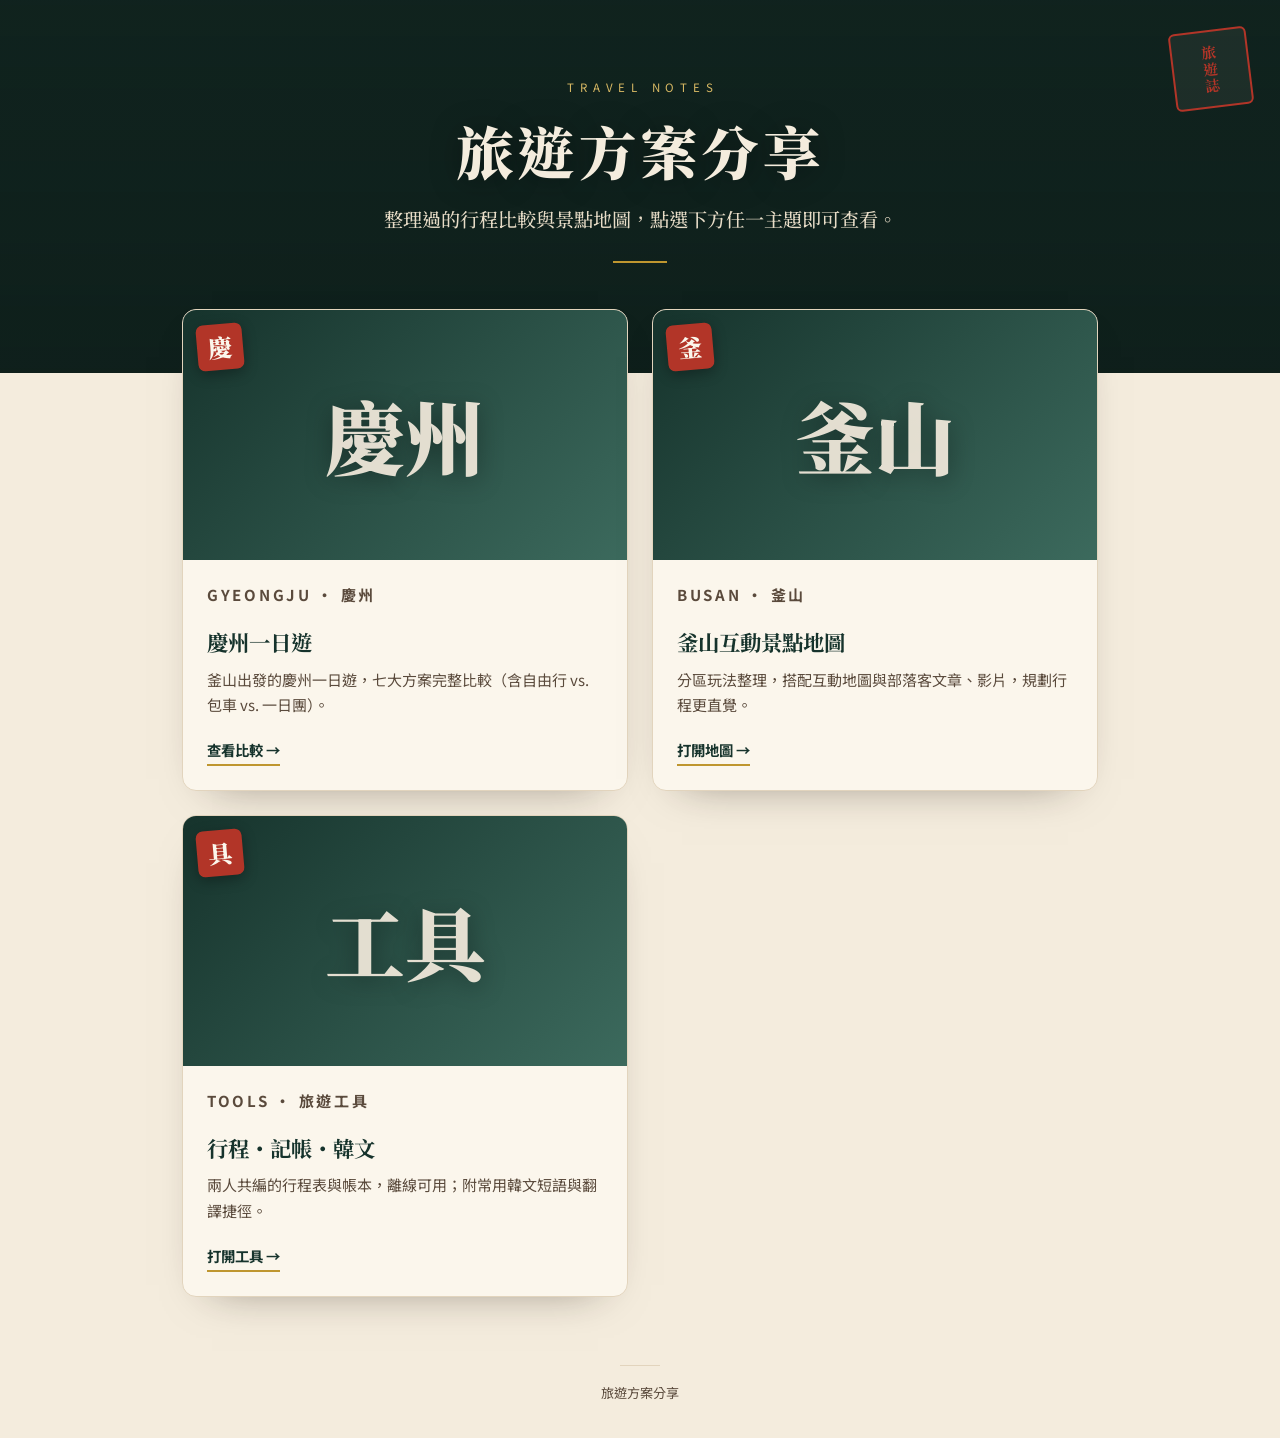
==== commit 357afa2c: "feat: add travel tools card to index page" ====
--- a/index.html
+++ b/index.html
@@ -99,7 +99,17 @@
     display:grid;grid-template-columns:repeat(2,1fr);gap:24px;
     margin:-64px auto 40px;position:relative;z-index:2;
   }
-  @media(max-width:720px){.grid{grid-template-columns:1fr}}
+  /* 手機版：維持兩欄，縮小內距與字級讓排版不擁擠 */
+  @media(max-width:720px){
+    .grid{gap:13px;margin:-44px auto 34px}
+    .body{padding:14px 15px 16px}
+    .body h3{font-size:1.06rem;margin-bottom:7px}
+    .body p{font-size:.82rem;line-height:1.55;margin-bottom:14px}
+    .pos{font-size:.66rem;letter-spacing:.12em}
+    .cta{font-size:.8rem}
+    .media .glyph{font-size:clamp(2.4rem,11vw,3.2rem)}
+    .media .seal{width:38px;height:38px;font-size:1.2rem;top:10px;left:10px}
+  }
 
   .card{
     background:var(--hanji-card);
@@ -205,6 +215,19 @@
           <span class="cta">打開地圖 →</span>
         </div>
       </a>
+
+      <a class="card" href="app.html">
+        <div class="media">
+          <span class="seal">具</span>
+          <span class="glyph">工具</span>
+        </div>
+        <div class="body">
+          <p class="pos">TOOLS · 旅遊工具</p>
+          <h3>行程・記帳・韓文</h3>
+          <p>兩人共編的行程表與帳本，離線可用；附常用韓文短語與翻譯捷徑。</p>
+          <span class="cta">打開工具 →</span>
+        </div>
+      </a>
       <!-- ▲▲ 複製到這裡為止 ▲▲ -->
 
     </section>
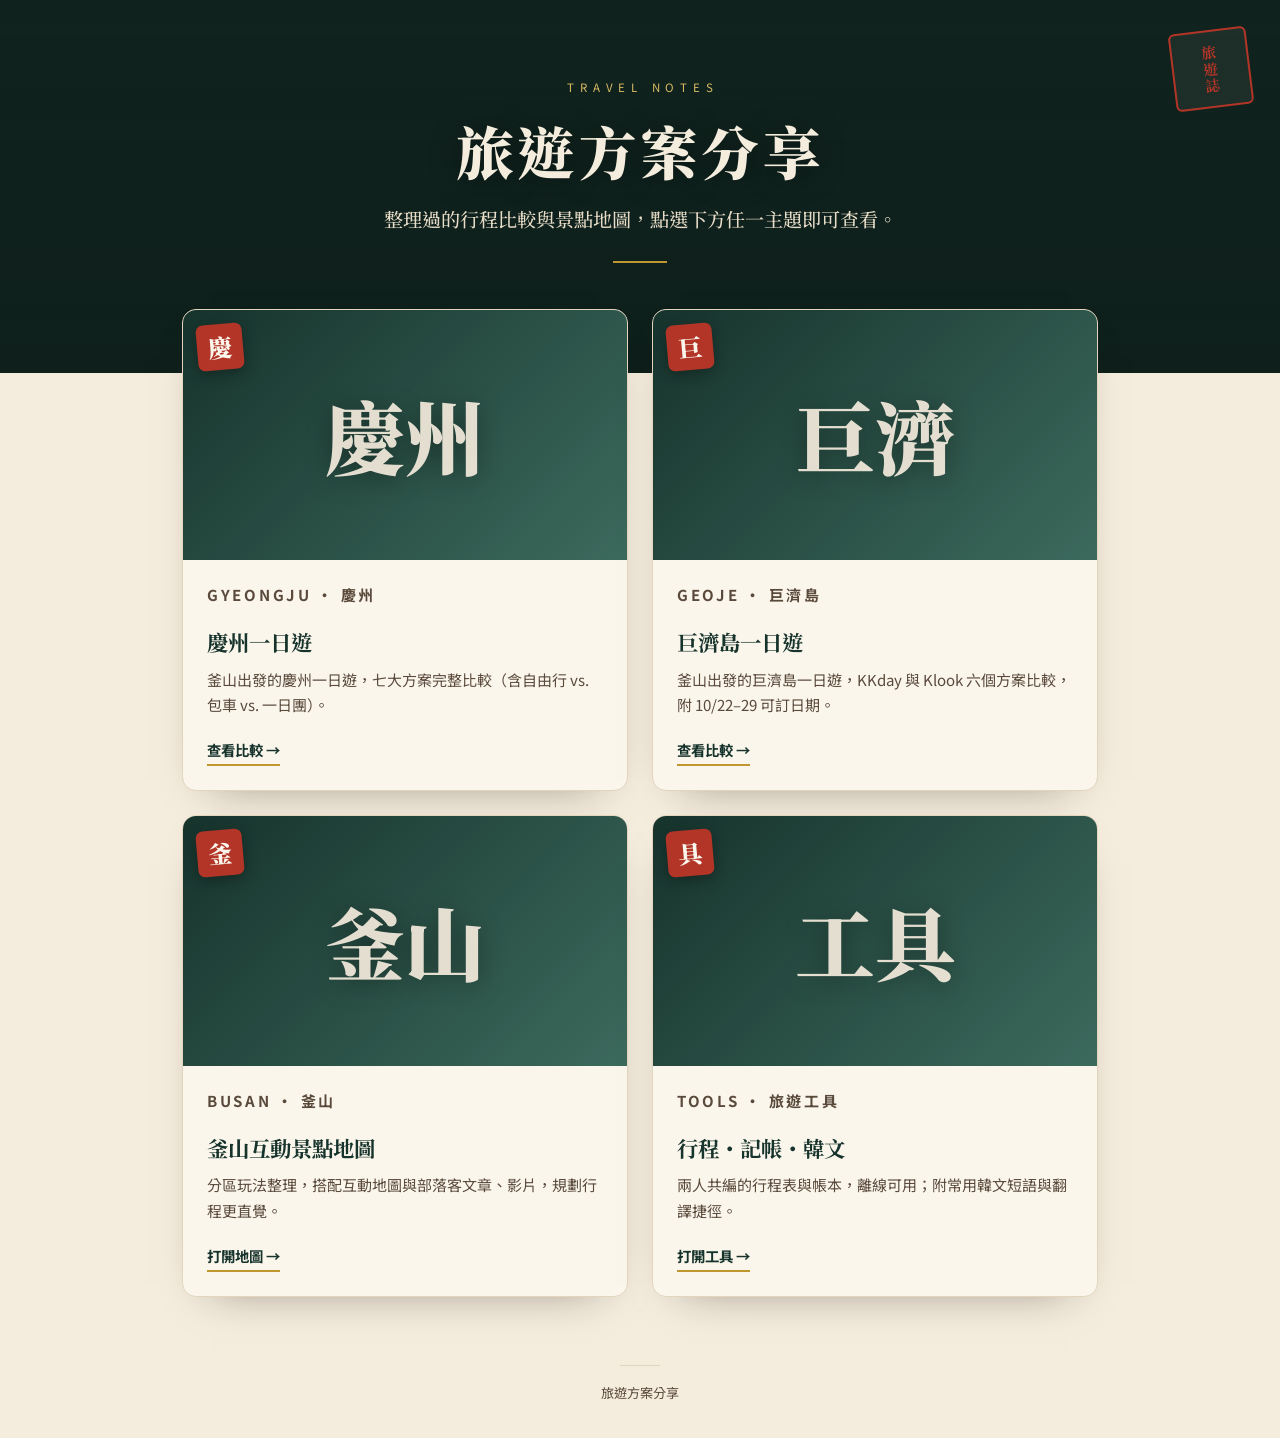
==== commit ee7cb085: "feat: add a geoje day tour comparison page - Compare six KKday and Klook plans with routes, prices a" ====
--- a/index.html
+++ b/index.html
@@ -203,6 +203,19 @@
         </div>
       </a>
 
+      <a class="card" href="geoje.html">
+        <div class="media">
+          <span class="seal">巨</span>
+          <span class="glyph">巨濟</span>
+        </div>
+        <div class="body">
+          <p class="pos">GEOJE · 巨濟島</p>
+          <h3>巨濟島一日遊</h3>
+          <p>釜山出發的巨濟島一日遊，KKday 與 Klook 六個方案比較，附 10/22–29 可訂日期。</p>
+          <span class="cta">查看比較 →</span>
+        </div>
+      </a>
+
       <a class="card" href="busan.html">
         <div class="media">
           <span class="seal">釜</span>
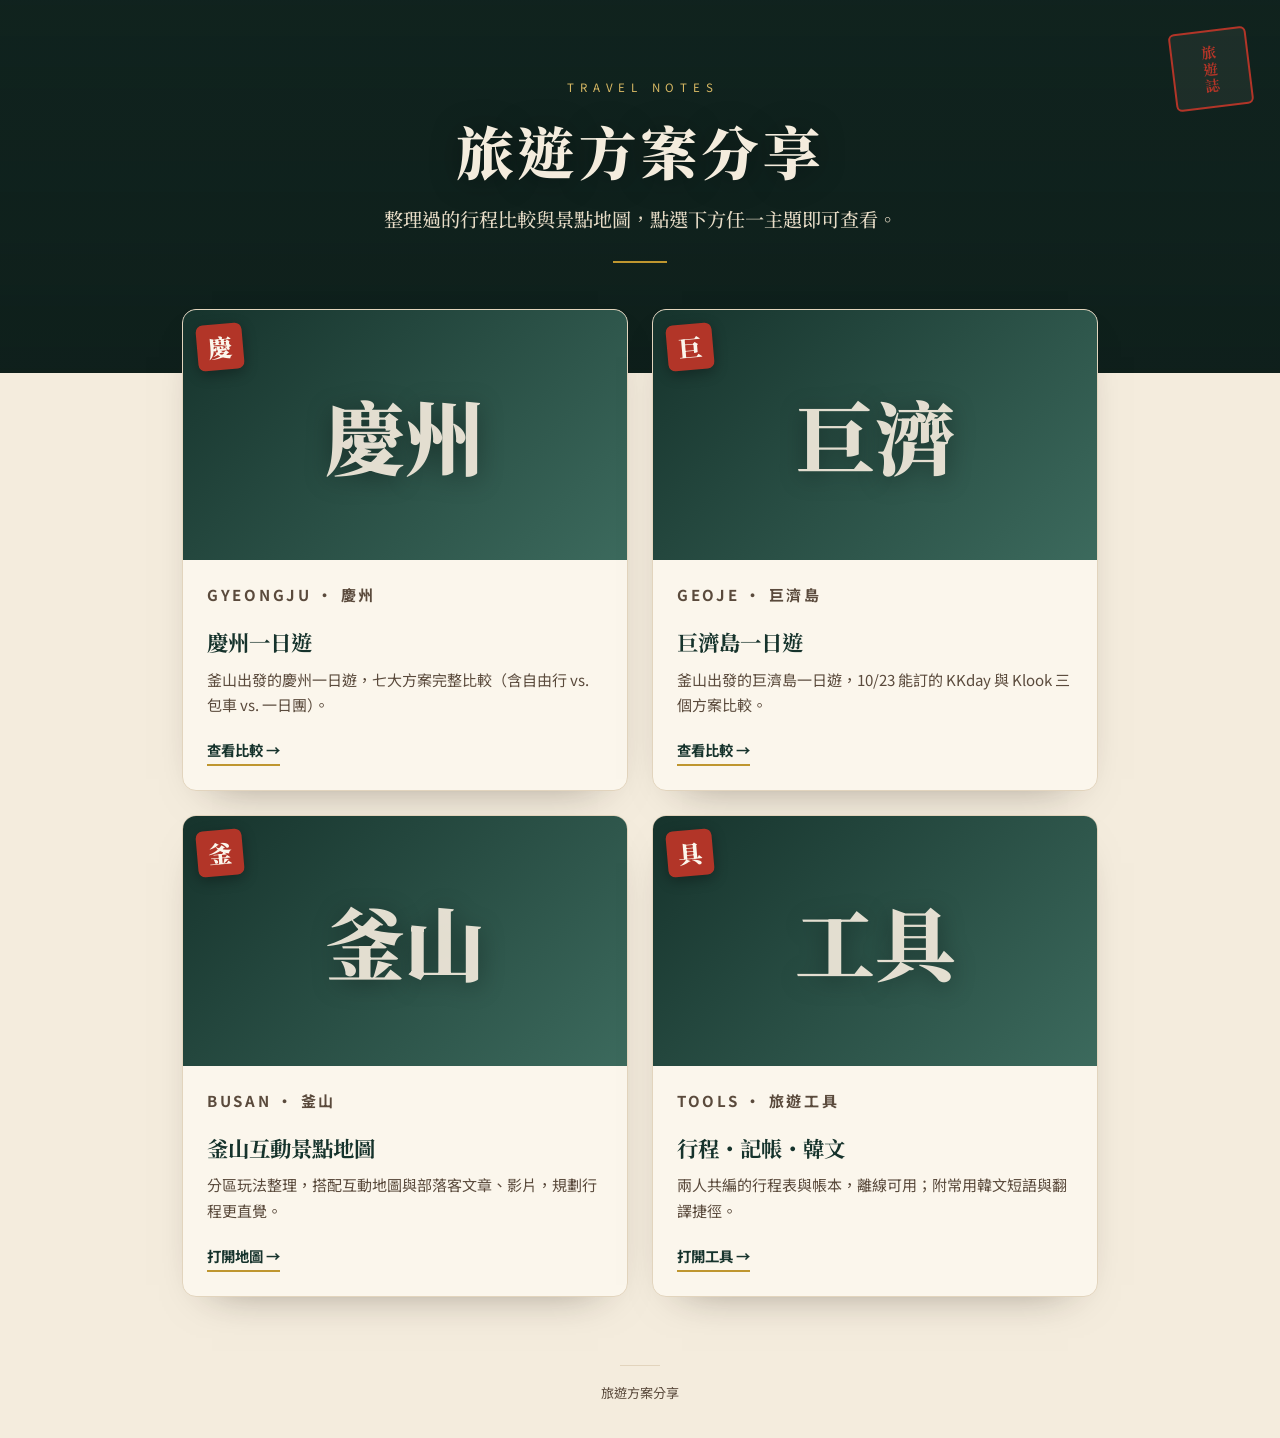
==== commit ebca2469: "feat: narrow the geoje page to tours bookable on 10/23 - Keep only the three plans that run on Frida" ====
--- a/index.html
+++ b/index.html
@@ -211,7 +211,7 @@
         <div class="body">
           <p class="pos">GEOJE · 巨濟島</p>
           <h3>巨濟島一日遊</h3>
-          <p>釜山出發的巨濟島一日遊，KKday 與 Klook 六個方案比較，附 10/22–29 可訂日期。</p>
+          <p>釜山出發的巨濟島一日遊，10/23 能訂的 KKday 與 Klook 三個方案比較。</p>
           <span class="cta">查看比較 →</span>
         </div>
       </a>
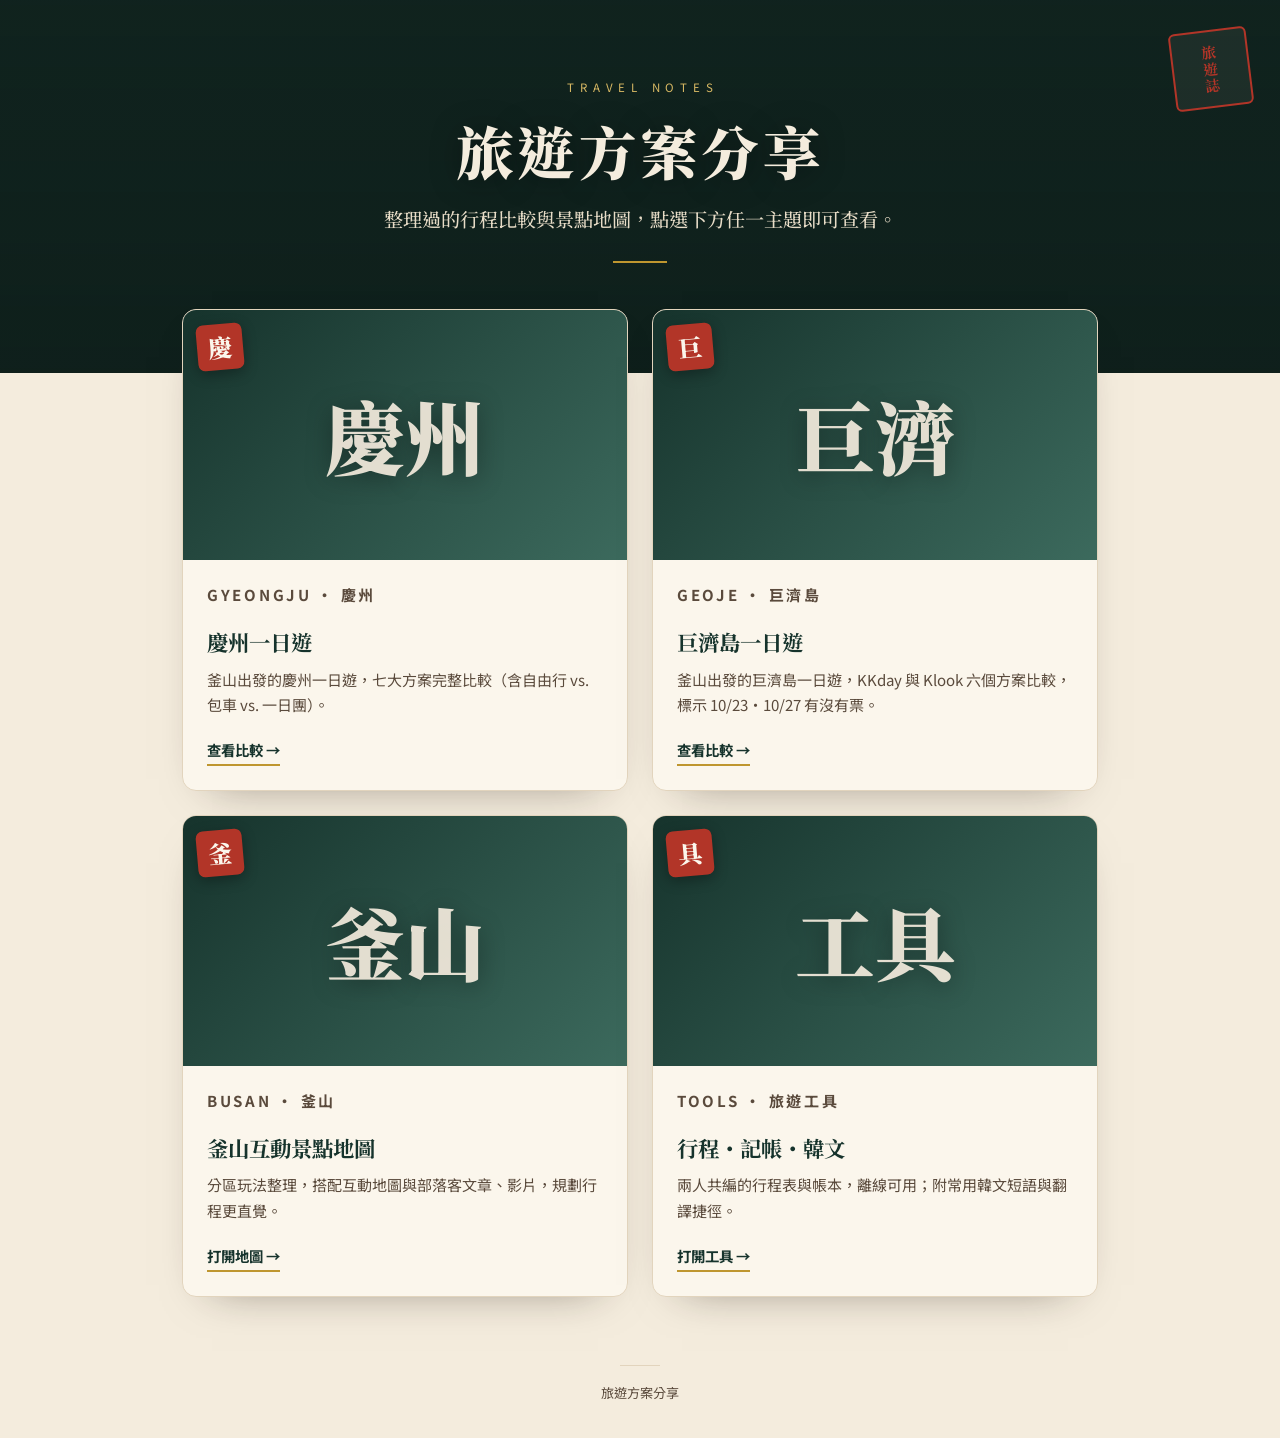
==== commit 7c9b558a: "feat: mark 10/23 and 10/27 ticket availability on the day tour pages - Restore all six geoje plans a" ====
--- a/index.html
+++ b/index.html
@@ -211,7 +211,7 @@
         <div class="body">
           <p class="pos">GEOJE · 巨濟島</p>
           <h3>巨濟島一日遊</h3>
-          <p>釜山出發的巨濟島一日遊，10/23 能訂的 KKday 與 Klook 三個方案比較。</p>
+          <p>釜山出發的巨濟島一日遊，KKday 與 Klook 六個方案比較，標示 10/23・10/27 有沒有票。</p>
           <span class="cta">查看比較 →</span>
         </div>
       </a>
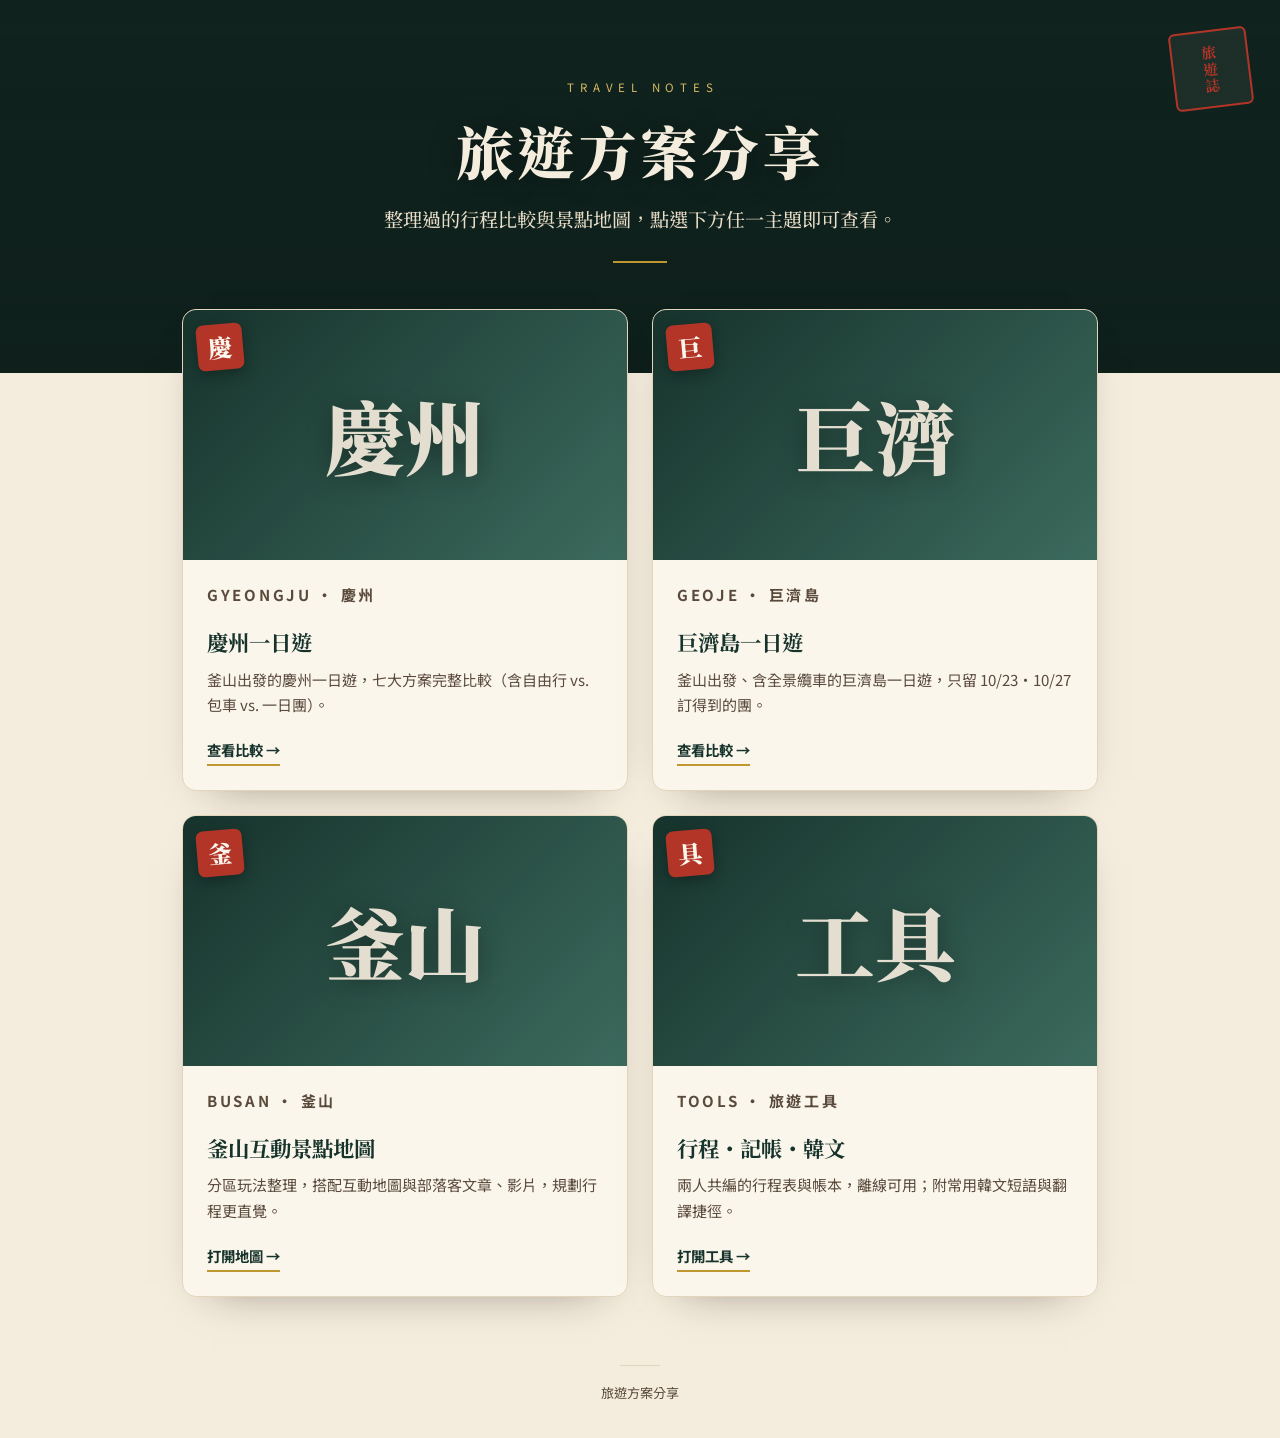
==== commit 972caa92: "feat: narrow the geoje page to cable car tours with tickets" ====
--- a/index.html
+++ b/index.html
@@ -211,7 +211,7 @@
         <div class="body">
           <p class="pos">GEOJE · 巨濟島</p>
           <h3>巨濟島一日遊</h3>
-          <p>釜山出發的巨濟島一日遊，KKday 與 Klook 六個方案比較，標示 10/23・10/27 有沒有票。</p>
+          <p>釜山出發、含全景纜車的巨濟島一日遊，只留 10/23・10/27 訂得到的團。</p>
           <span class="cta">查看比較 →</span>
         </div>
       </a>
